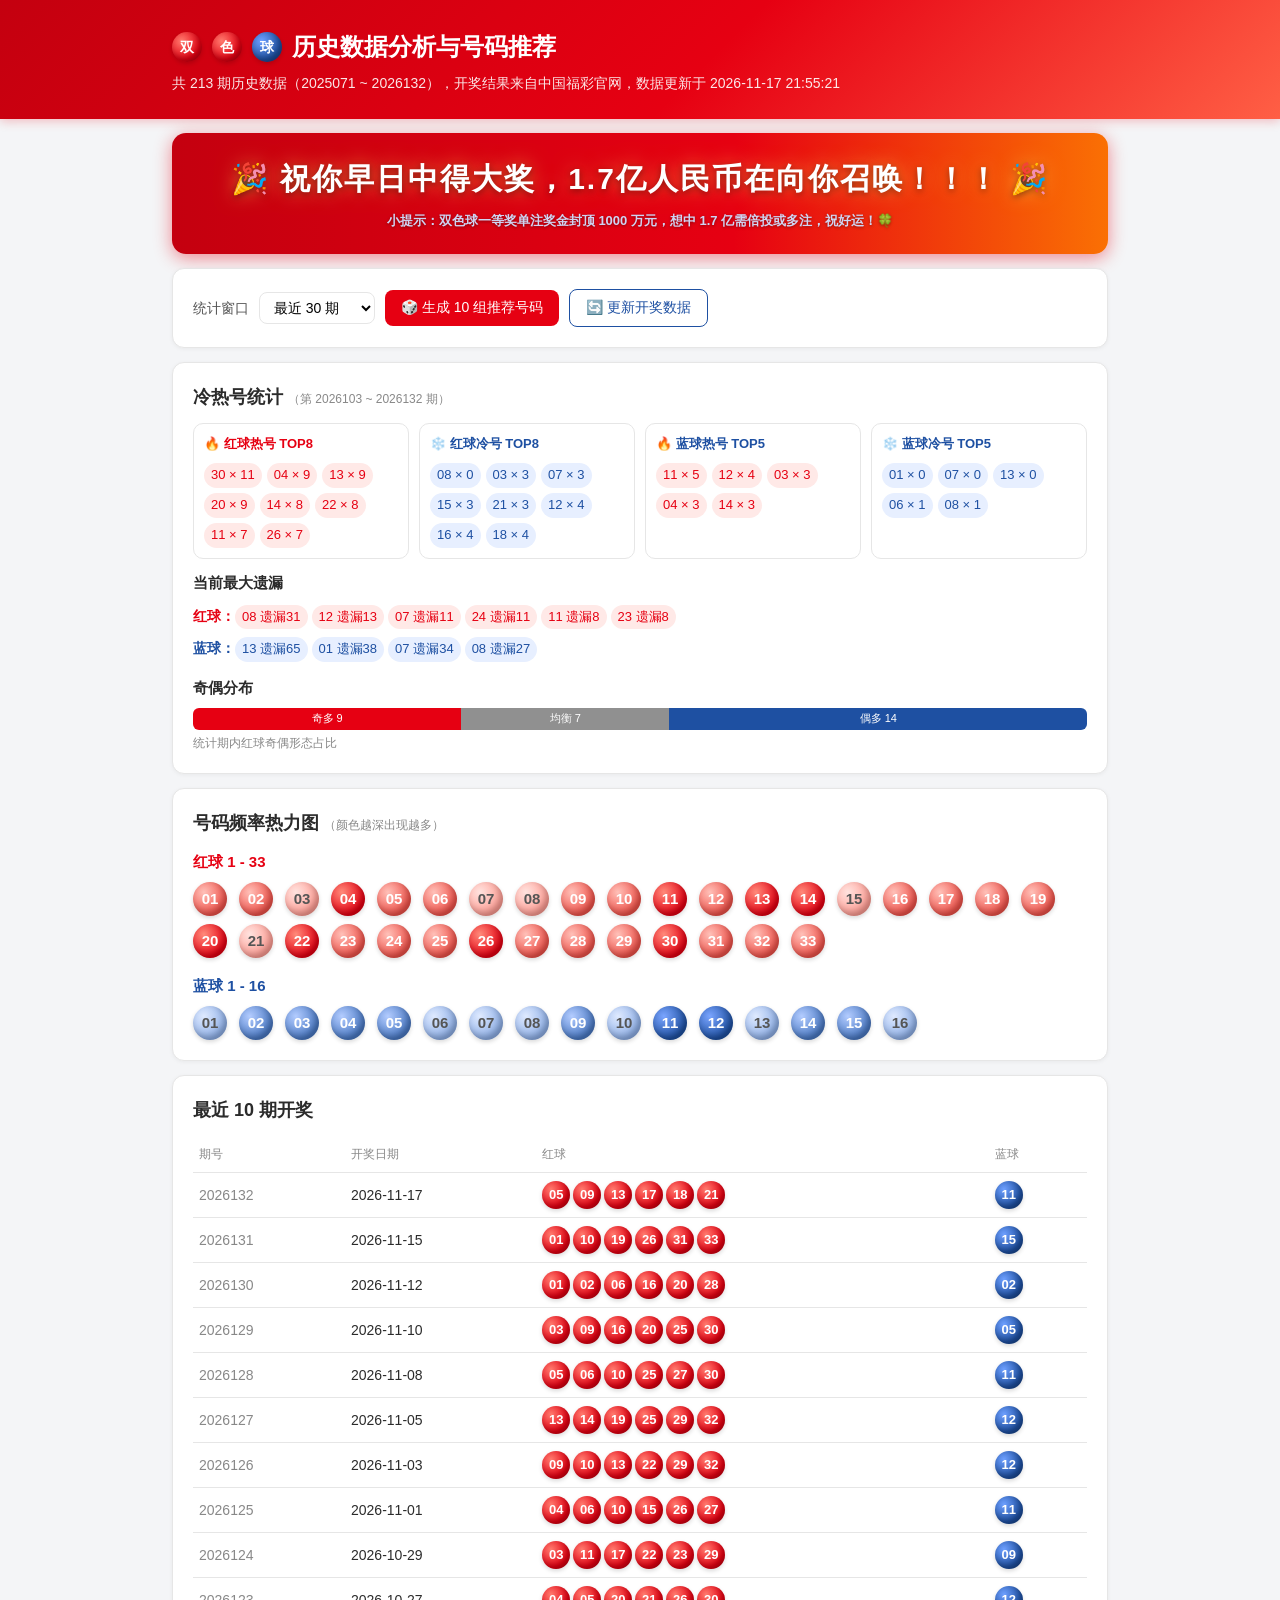
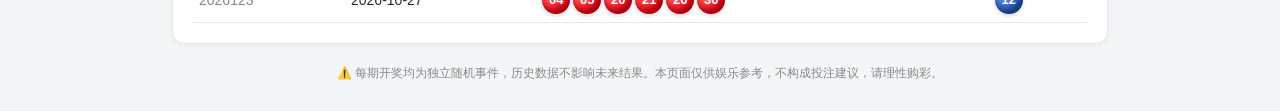
==== static/index.html @ bf96f441 "feat: 健壮性与体验优化 - fix: 500.com 备用源跨年增量抓取（期号按年重新计数，新增 fetch_500_incremental   自动拆分'本年尾部+次年开头'两段抓取，修复新一" ====
<!DOCTYPE html>
<html lang="zh-CN">
<head>
  <meta charset="UTF-8">
  <meta name="viewport" content="width=device-width, initial-scale=1.0">
  <title>双色球 · 历史数据分析与号码推荐</title>
  <link rel="stylesheet" href="style.css">
</head>
<body>
  <header class="site-header">
    <div class="wrap">
      <h1><span class="ball red demo">双</span><span class="ball red demo">色</span><span class="ball blue demo">球</span>
        历史数据分析与号码推荐</h1>
      <p class="subtitle" id="dataRange">数据加载中…</p>
    </div>
  </header>

  <main class="wrap">
    <!-- 祝贺横幅 -->
    <div class="congrats-banner">
      🎉 祝你早日中得大奖，1.7亿人民币在向你召唤！！！ 🎉
      <div class="congrats-tip">小提示：双色球一等奖单注奖金封顶 1000 万元，想中 1.7 亿需倍投或多注，祝好运！🍀</div>
    </div>

    <!-- 控制区 -->
    <section class="panel controls">
      <label>统计窗口
        <select id="window">
          <option value="20">最近 20 期</option>
          <option value="30" selected>最近 30 期</option>
          <option value="50">最近 50 期</option>
          <option value="100">最近 100 期</option>
        </select>
      </label>
      <button id="btnRecommend" class="btn primary">🎲 生成 10 组推荐号码</button>
      <button id="btnUpdate" class="btn ghost">🔄 更新开奖数据</button>
      <span id="status" class="status"></span>
    </section>

    <!-- 推荐结果 -->
    <section class="panel" id="recSection" hidden>
      <h2>推荐号码 <small>（加权概率模型：频率 50% + 遗漏 30% + 随机 20%）</small></h2>
      <div id="picks" class="picks"></div>
      <div class="rec-actions">
        <button id="btnCopy" class="btn ghost">📋 复制全部号码</button>
      </div>
    </section>

    <!-- 统计分析 -->
    <section class="panel">
      <h2>冷热号统计 <small id="windowLabel"></small></h2>
      <div class="cards">
        <div class="card">
          <h3 class="red-text">🔥 红球热号 TOP8</h3>
          <div class="tags" id="hotRed"></div>
        </div>
        <div class="card">
          <h3 class="blue-text">❄️ 红球冷号 TOP8</h3>
          <div class="tags" id="coldRed"></div>
        </div>
        <div class="card">
          <h3 class="blue-text">🔥 蓝球热号 TOP5</h3>
          <div class="tags" id="hotBlue"></div>
        </div>
        <div class="card">
          <h3 class="blue-text">❄️ 蓝球冷号 TOP5</h3>
          <div class="tags" id="coldBlue"></div>
        </div>
      </div>

      <h3>当前最大遗漏</h3>
      <div class="omit">
        <div><strong class="red-text">红球：</strong><span id="omitRed"></span></div>
        <div><strong class="blue-text">蓝球：</strong><span id="omitBlue"></span></div>
      </div>

      <h3>奇偶分布</h3>
      <div class="bar" id="oddEvenBar"></div>
      <p class="legend" id="oddEvenLegend"></p>
    </section>

    <!-- 号码频率热力图 -->
    <section class="panel">
      <h2>号码频率热力图 <small>（颜色越深出现越多）</small></h2>
      <h3 class="red-text">红球 1 - 33</h3>
      <div class="grid" id="redGrid"></div>
      <h3 class="blue-text" style="margin-top:16px">蓝球 1 - 16</h3>
      <div class="grid" id="blueGrid"></div>
    </section>

    <!-- 最近开奖 -->
    <section class="panel">
      <h2>最近 10 期开奖</h2>
      <div class="table-wrap">
        <table class="recent">
          <thead><tr><th>期号</th><th>开奖日期</th><th>红球</th><th>蓝球</th></tr></thead>
          <tbody id="recentBody"></tbody>
        </table>
      </div>
    </section>
  </main>

  <footer class="site-footer">
    <p>⚠️ 每期开奖均为独立随机事件，历史数据不影响未来结果。本页面仅供娱乐参考，不构成投注建议，请理性购彩。</p>
  </footer>

  <script src="app.js"></script>
</body>
</html>
---- static/style.css ----
/* 双色球 Web —— 样式表（响应式：手机竖屏/横屏、高分屏自适应） */
* { margin: 0; padding: 0; box-sizing: border-box; }

:root {
  --red: #e60012;
  --red-dark: #b3000e;
  --blue: #1e50a2;
  --blue-dark: #163c7a;
  --bg: #f4f5f7;
  --panel: #ffffff;
  --text: #2b2b2b;
  --muted: #888;
  --border: #e6e6e6;
}

html { -webkit-text-size-adjust: 100%; }

body {
  font-family: -apple-system, "PingFang SC", "Microsoft YaHei", "Helvetica Neue", sans-serif;
  background: var(--bg);
  color: var(--text);
  line-height: 1.6;
  /* 防止小屏横向溢出 */
  overflow-x: hidden;
  word-break: break-word;
}

.wrap { max-width: 960px; margin: 0 auto; padding: 0 12px; }

/* ---------- 头部 ---------- */
.site-header {
  background: linear-gradient(135deg, #c4000f 0%, #e60012 55%, #ff5f45 100%);
  color: #fff;
  padding: clamp(16px, 4vw, 28px) 0 clamp(14px, 3.5vw, 24px);
  box-shadow: 0 2px 10px rgba(230, 0, 18, .25);
}
.site-header h1 {
  font-size: clamp(17px, 5vw, 24px);
  display: flex; align-items: center; gap: 6px; flex-wrap: wrap;
}
.subtitle { opacity: .9; margin-top: 6px; font-size: clamp(11px, 3.2vw, 14px); }

/* ---------- 球（流式尺寸，适配各种分辨率） ---------- */
.ball {
  display: inline-flex; align-items: center; justify-content: center;
  width: clamp(26px, 8vw, 34px);
  height: clamp(26px, 8vw, 34px);
  border-radius: 50%;
  color: #fff; font-weight: 700;
  font-size: clamp(12px, 3.6vw, 15px);
  flex: 0 0 auto;
  box-shadow: inset -3px -4px 6px rgba(0,0,0,.25), 0 2px 4px rgba(0,0,0,.15);
  margin-right: 4px;
}
.ball.red    { background: radial-gradient(circle at 32% 30%, #ff7a6e, var(--red) 65%, var(--red-dark)); }
.ball.blue   { background: radial-gradient(circle at 32% 30%, #6ea0ff, var(--blue) 65%, var(--blue-dark)); }
.ball.demo   { width: clamp(22px, 6.5vw, 30px); height: clamp(22px, 6.5vw, 30px); font-size: clamp(11px, 3.2vw, 14px); }
.ball.small  { width: clamp(20px, 6vw, 28px); height: clamp(20px, 6vw, 28px); font-size: clamp(10px, 2.8vw, 13px); margin-right: 3px; }
.ball.heat-red, .ball.heat-blue { background: radial-gradient(circle at 32% 30%, var(--c1), var(--c2) 70%); }

/* ---------- 祝贺横幅 ---------- */
.congrats-banner {
  margin-top: 14px;
  padding: clamp(12px, 3vw, 22px) 12px;
  border-radius: 14px;
  text-align: center;
  font-size: clamp(15px, 4.8vw, 30px);
  font-weight: 900;
  letter-spacing: clamp(0px, .5vw, 2px);
  color: #fff;
  background: linear-gradient(90deg, #c4000f, #e60012 30%, #ff8c00 55%, #e60012 80%, #c4000f);
  background-size: 200% 100%;
  box-shadow: 0 4px 18px rgba(230, 0, 18, .45);
  text-shadow: 0 2px 6px rgba(0, 0, 0, .4), 0 0 20px rgba(255, 220, 80, .6);
  animation: bannerFlow 4s linear infinite, bannerPulse 1.6s ease-in-out infinite;
}
.congrats-tip {
  margin-top: 8px;
  font-size: clamp(10px, 2.8vw, 13px);
  font-weight: 700;
  letter-spacing: 0;
  color: #cfe0ff;
  opacity: .95;
  text-shadow: 0 1px 3px rgba(0, 0, 0, .4);
}
@keyframes bannerFlow {
  0%   { background-position: 0% 0; }
  100% { background-position: 200% 0; }
}
@keyframes bannerPulse {
  0%, 100% { transform: scale(1); }
  50%      { transform: scale(1.02); }
}

/* ---------- 面板 ---------- */
.panel {
  background: var(--panel);
  border: 1px solid var(--border);
  border-radius: 12px;
  padding: clamp(12px, 3vw, 20px);
  margin-top: 14px;
  box-shadow: 0 1px 4px rgba(0,0,0,.05);
}
.panel h2 { font-size: clamp(15px, 4.2vw, 18px); margin-bottom: 12px; }
.panel h2 small { font-size: 12px; color: var(--muted); font-weight: 400; }
.panel h3 { font-size: clamp(13px, 3.6vw, 15px); margin: 12px 0 8px; }

/* ---------- 控制区 ---------- */
.controls { display: flex; align-items: center; gap: 10px; flex-wrap: wrap; }
.controls label { font-size: 14px; color: #555; }
.controls select {
  margin-left: 6px; padding: 6px 10px; border: 1px solid var(--border);
  border-radius: 8px; font-size: 14px; background: #fff;
  max-width: 45vw;
}
.btn {
  border: none; border-radius: 8px; padding: 9px 16px;
  font-size: clamp(12px, 3.4vw, 14px); cursor: pointer; transition: .15s;
}
.btn.primary { background: var(--red); color: #fff; }
.btn.primary:hover { background: var(--red-dark); }
.btn.ghost { background: #fff; color: var(--blue); border: 1px solid var(--blue); }
.btn.ghost:hover { background: #eef3fc; }
.btn:disabled { opacity: .5; cursor: not-allowed; }
.status { font-size: 12px; color: var(--muted); }

/* ---------- 推荐 ---------- */
.picks { display: flex; flex-direction: column; gap: 10px; margin-top: 6px; }
.rec-actions { margin-top: 12px; text-align: center; }
.pick {
  display: flex; align-items: center; gap: 8px;
  flex-wrap: wrap; row-gap: 6px;
  padding: clamp(8px, 2.4vw, 10px) 10px; border-radius: 10px; background: #fafafa;
  border: 1px solid var(--border);
}
.pick .idx { color: var(--muted); font-size: 12px; width: 22px; flex: 0 0 auto; }
.pick .plus { color: var(--muted); margin: 0 2px; }

/* ---------- 统计卡片 ---------- */
.cards { display: grid; grid-template-columns: repeat(auto-fit, minmax(150px, 1fr)); gap: 10px; }
.card { border: 1px solid var(--border); border-radius: 10px; padding: 10px; }
.card h3 { font-size: 13px; margin: 0 0 8px; }
.red-text  { color: var(--red); }
.blue-text { color: var(--blue); }
.tags { display: flex; flex-wrap: wrap; gap: 5px; }
.tag {
  font-size: clamp(11px, 3vw, 13px); padding: 2px 7px; border-radius: 20px; background: #f1f1f1;
}
.tag.hot  { background: #ffe9e7; color: var(--red); }
.tag.cold { background: #e7efff; color: var(--blue); }

/* ---------- 遗漏 / 奇偶 ---------- */
.omit div { margin: 4px 0; font-size: 14px; }
.omit .tag { margin: 2px 4px 2px 0; display: inline-block; }
.bar { display: flex; height: 22px; border-radius: 6px; overflow: hidden; }
.bar span {
  display: flex; align-items: center; justify-content: center;
  color: #fff; font-size: 11px; white-space: nowrap; overflow: hidden;
}
.bar .b-odd  { background: var(--red); }
.bar .b-even { background: var(--blue); }
.bar .b-balance { background: #909090; }
.legend { font-size: 12px; color: var(--muted); margin-top: 4px; }

/* ---------- 热力图 ---------- */
.grid { display: flex; flex-wrap: wrap; gap: clamp(5px, 1.6vw, 8px); }

/* ---------- 最近开奖（小屏可横滑） ---------- */
.table-wrap { overflow-x: auto; -webkit-overflow-scrolling: touch; }
table.recent { width: 100%; border-collapse: collapse; font-size: clamp(12px, 3.2vw, 14px); min-width: 420px; }
table.recent th, table.recent td { padding: 8px 6px; text-align: left; border-bottom: 1px solid var(--border); white-space: nowrap; }
table.recent th { color: var(--muted); font-weight: 500; font-size: 12px; }
table.recent td:first-child { color: var(--muted); }

/* ---------- 页脚 ---------- */
.site-footer { text-align: center; color: var(--muted); font-size: 12px; padding: 20px 12px 28px; }

/* ---------- 小屏手机（竖屏窄屏） ---------- */
@media (max-width: 480px) {
  .controls { gap: 8px; }
  .btn { padding: 8px 12px; }
  .cards { grid-template-columns: 1fr 1fr; }
  .omit div { font-size: 13px; }
}

/* 更窄的设备（如 iPhone SE 竖屏 320px 也安全，clamp 已覆盖） */

/* ---------- 手机横屏 / 矮屏（高度不足时压缩纵向空间） ---------- */
@media (orientation: landscape) and (max-height: 540px) {
  .site-header { padding: 8px 0; }
  .site-header h1 { font-size: 16px; }
  .subtitle { margin-top: 2px; }
  .congrats-banner {
    margin-top: 8px;
    padding: 6px 10px;
    font-size: clamp(12px, 3.2vw, 18px);
    animation: bannerFlow 4s linear infinite; /* 横屏关闭脉冲，节省空间 */
  }
  .congrats-tip { margin-top: 3px; font-size: 10px; }
  .panel { padding: 10px 12px; margin-top: 10px; }
  .ball { width: clamp(22px, 5vh, 30px); height: clamp(22px, 5vh, 30px); font-size: clamp(11px, 2.8vh, 13px); }
}

/* ---------- 触屏优化 ---------- */
@media (pointer: coarse) {
  .btn { padding: 10px 16px; }         /* 增大可点击区域 */
  .controls select { padding: 8px 10px; }
}
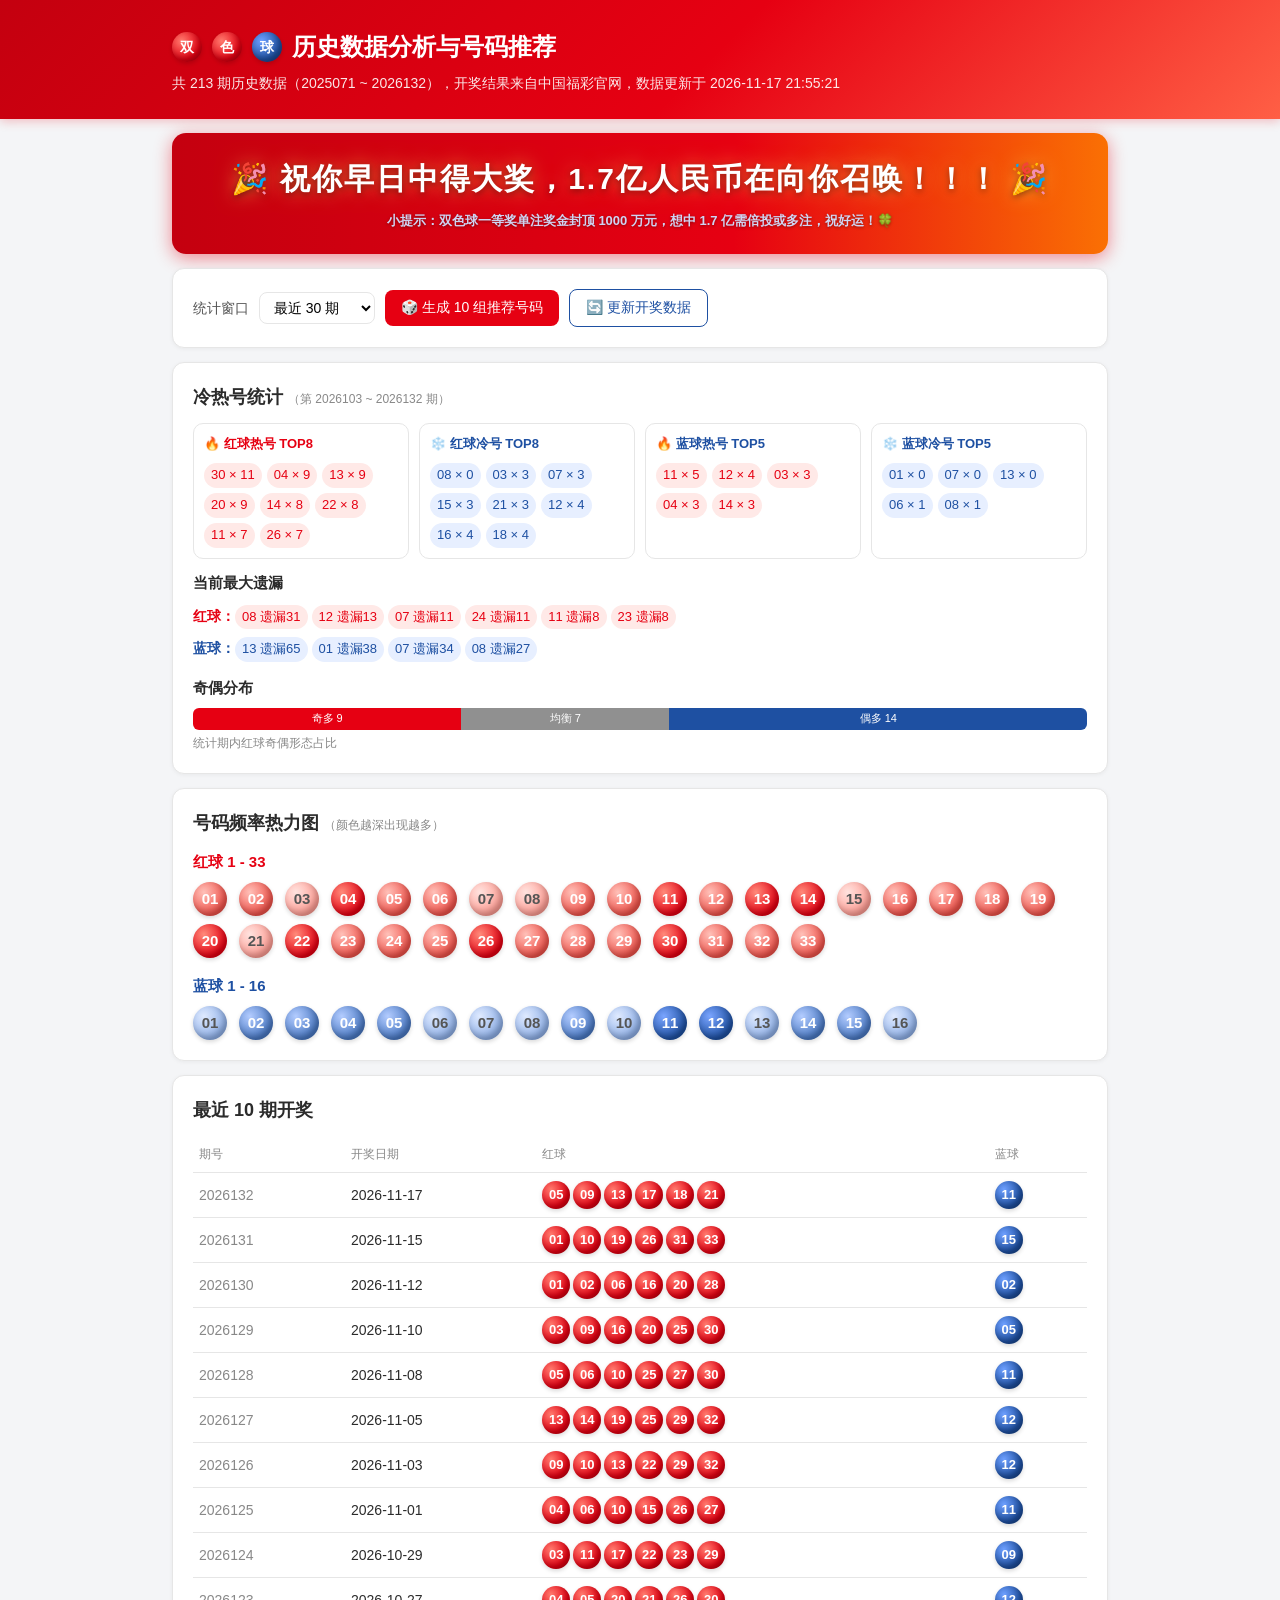
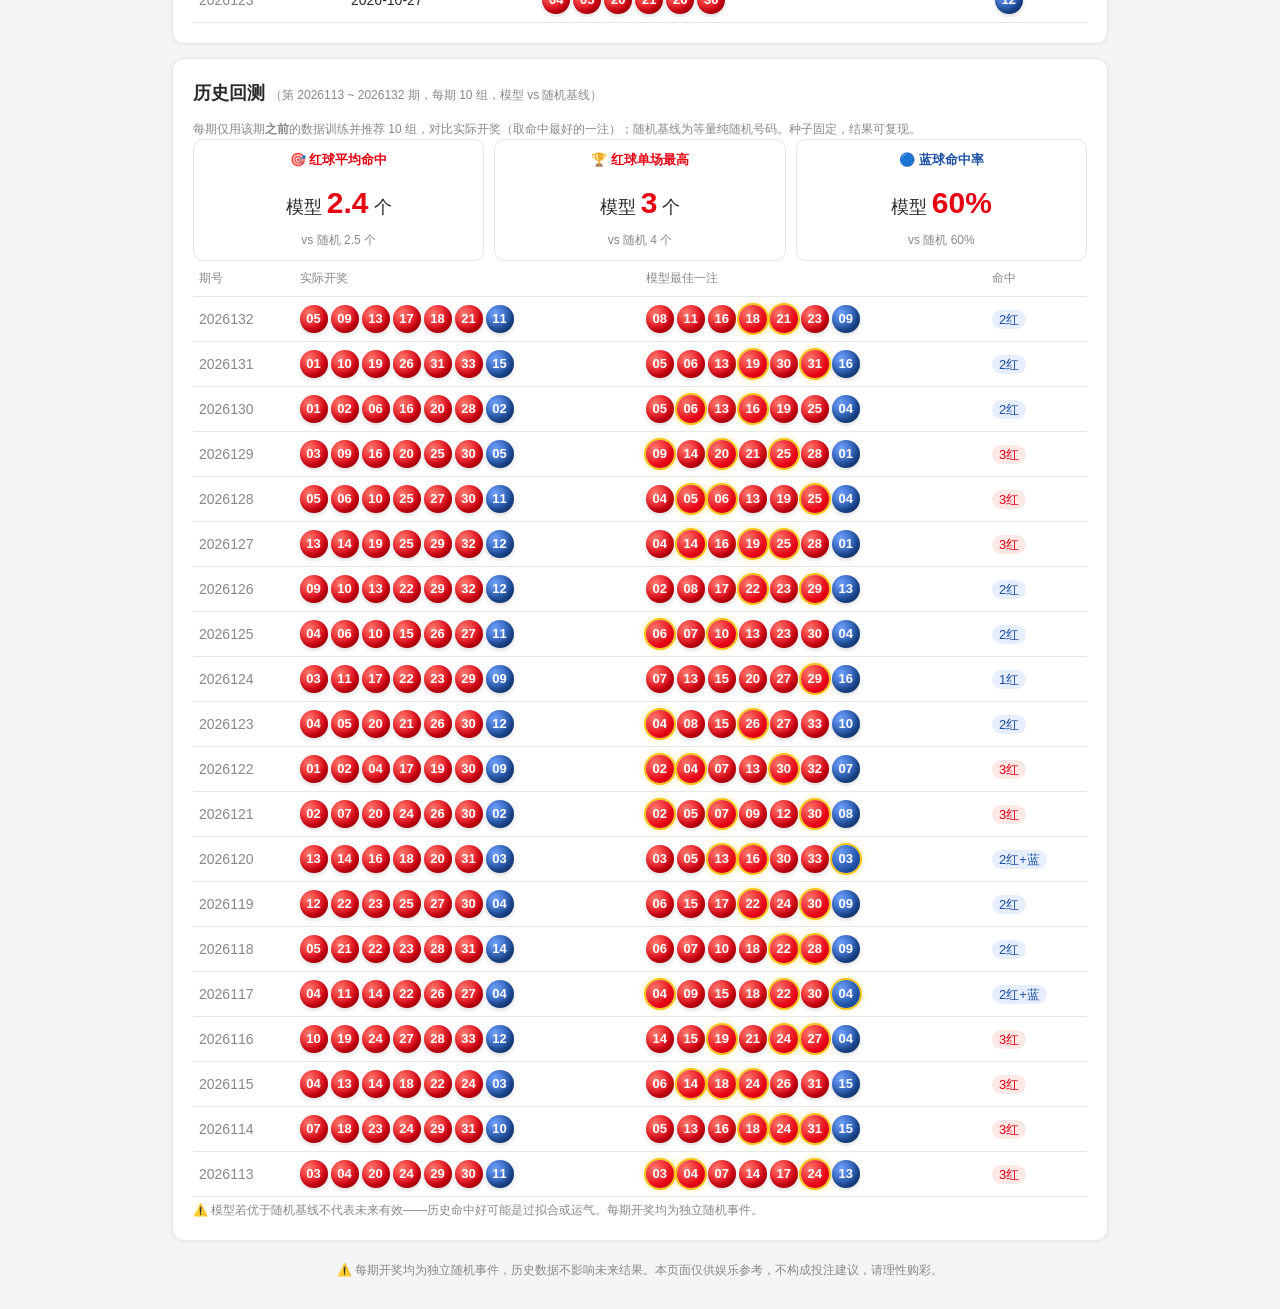
==== commit 11e06437: "feat: 历史回测（模型 vs 纯随机基线） - ssq.backtest：逐期仅用之前的数据训练推荐，与实际开奖对比；   等量纯随机号码基线对照，固定种子可复现 - CLI: python3 s" ====
--- a/static/index.html
+++ b/static/index.html
@@ -98,6 +98,33 @@
         </table>
       </div>
     </section>
+
+    <!-- 历史回测 -->
+    <section class="panel">
+      <h2>历史回测 <small id="btLabel">（模型 vs 纯随机基线）</small></h2>
+      <p class="legend">每期仅用该期<b>之前</b>的数据训练并推荐 10 组，对比实际开奖（取命中最好的一注）；随机基线为等量纯随机号码。种子固定，结果可复现。</p>
+      <div class="cards">
+        <div class="card bt-card">
+          <h3 class="red-text">🎯 红球平均命中</h3>
+          <div class="bt-num" id="btAvg">–</div>
+        </div>
+        <div class="card bt-card">
+          <h3 class="red-text">🏆 红球单场最高</h3>
+          <div class="bt-num" id="btMax">–</div>
+        </div>
+        <div class="card bt-card">
+          <h3 class="blue-text">🔵 蓝球命中率</h3>
+          <div class="bt-num" id="btBlue">–</div>
+        </div>
+      </div>
+      <div class="table-wrap">
+        <table class="recent bt-table">
+          <thead><tr><th>期号</th><th>实际开奖</th><th>模型最佳一注</th><th>命中</th></tr></thead>
+          <tbody id="btBody"></tbody>
+        </table>
+      </div>
+      <p class="legend">⚠️ 模型若优于随机基线不代表未来有效——历史命中好可能是过拟合或运气。每期开奖均为独立随机事件。</p>
+    </section>
   </main>
 
   <footer class="site-footer">
--- a/static/style.css
+++ b/static/style.css
@@ -206,3 +206,16 @@
   .btn { padding: 10px 16px; }         /* 增大可点击区域 */
   .controls select { padding: 8px 10px; }
 }
+
+/* ---------- 历史回测 ---------- */
+.bt-num { font-size: clamp(14px, 3.5vw, 18px); color: var(--text); }
+.bt-num b { font-size: clamp(22px, 5vw, 30px); color: var(--red); }
+.bt-num small { display: block; margin-top: 4px; font-size: 12px; color: var(--muted); }
+.bt-card { text-align: center; }
+.bt-table td:nth-child(4) { white-space: nowrap; }
+
+/* 命中高亮：金色描边 + 发光 */
+.ball.hit {
+  box-shadow: 0 0 0 2px #f5c518, 0 0 8px rgba(245, 197, 24, .65);
+  font-weight: 800;
+}
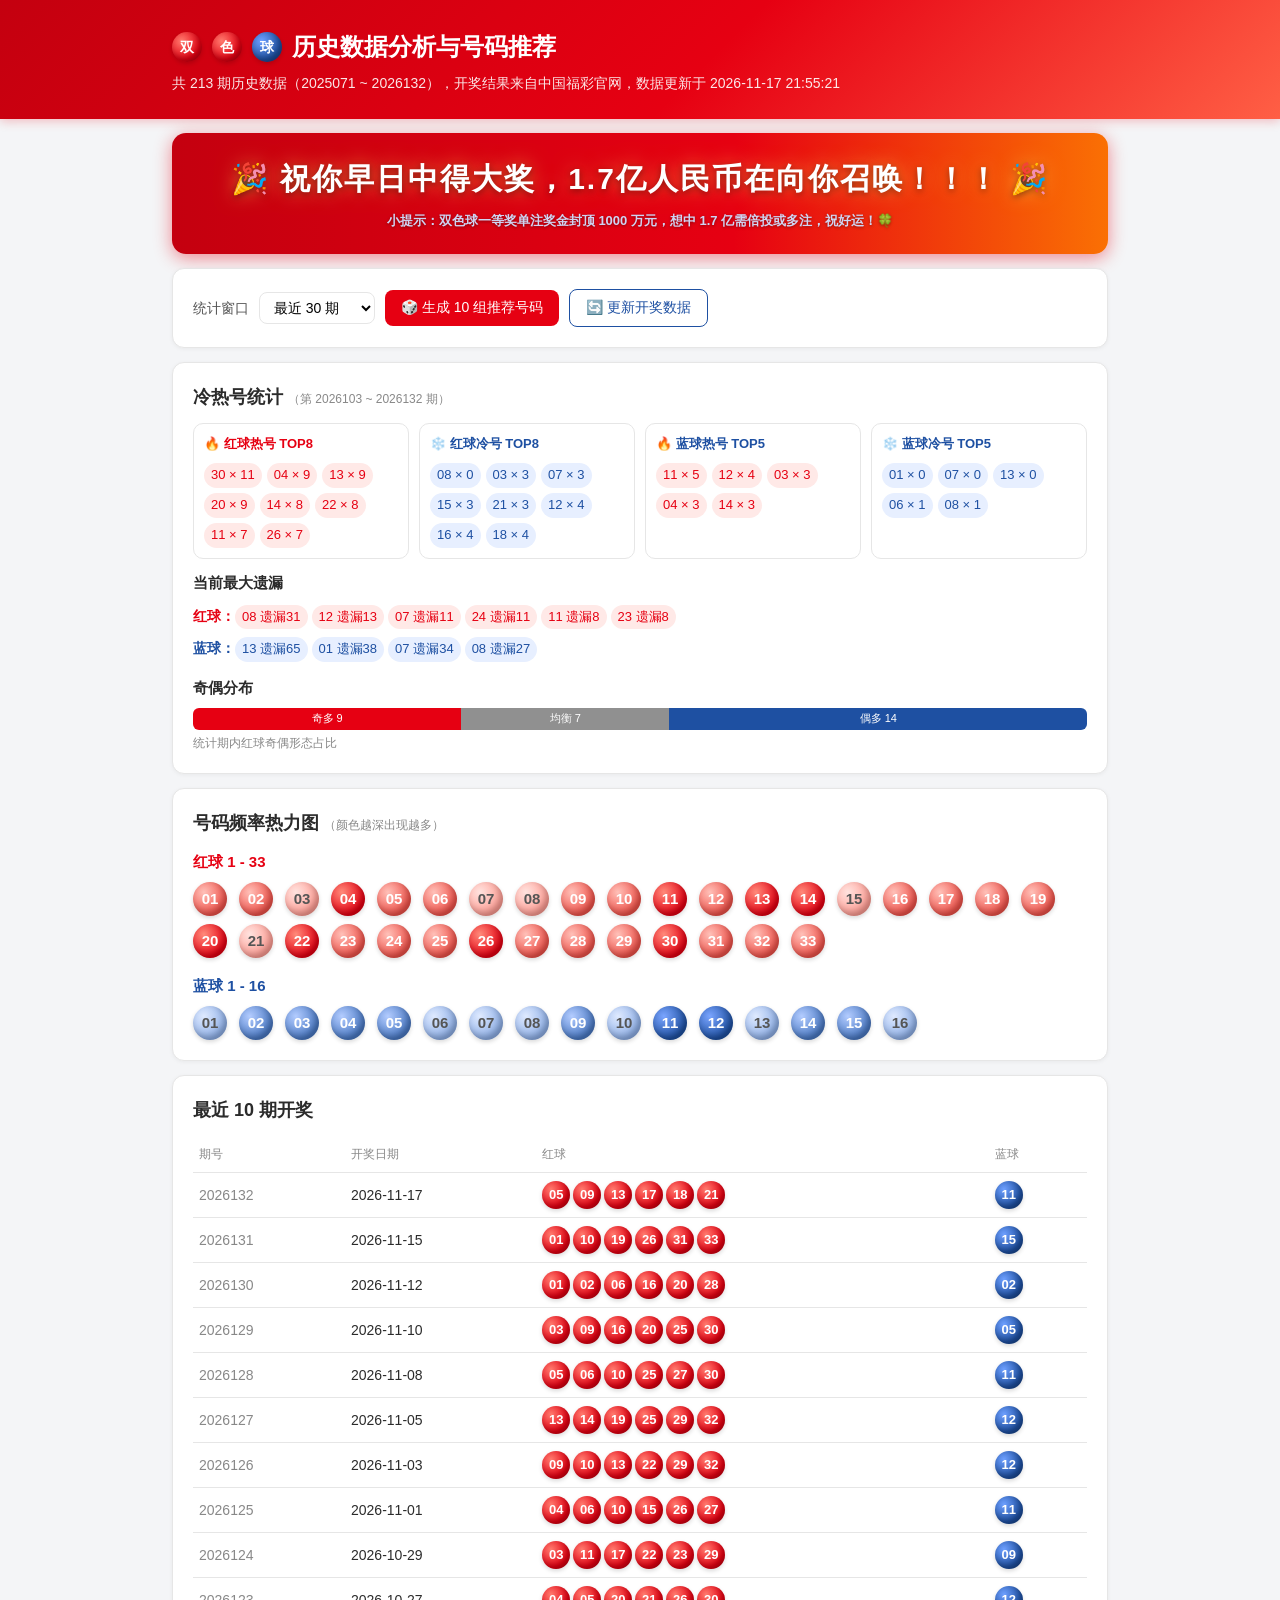
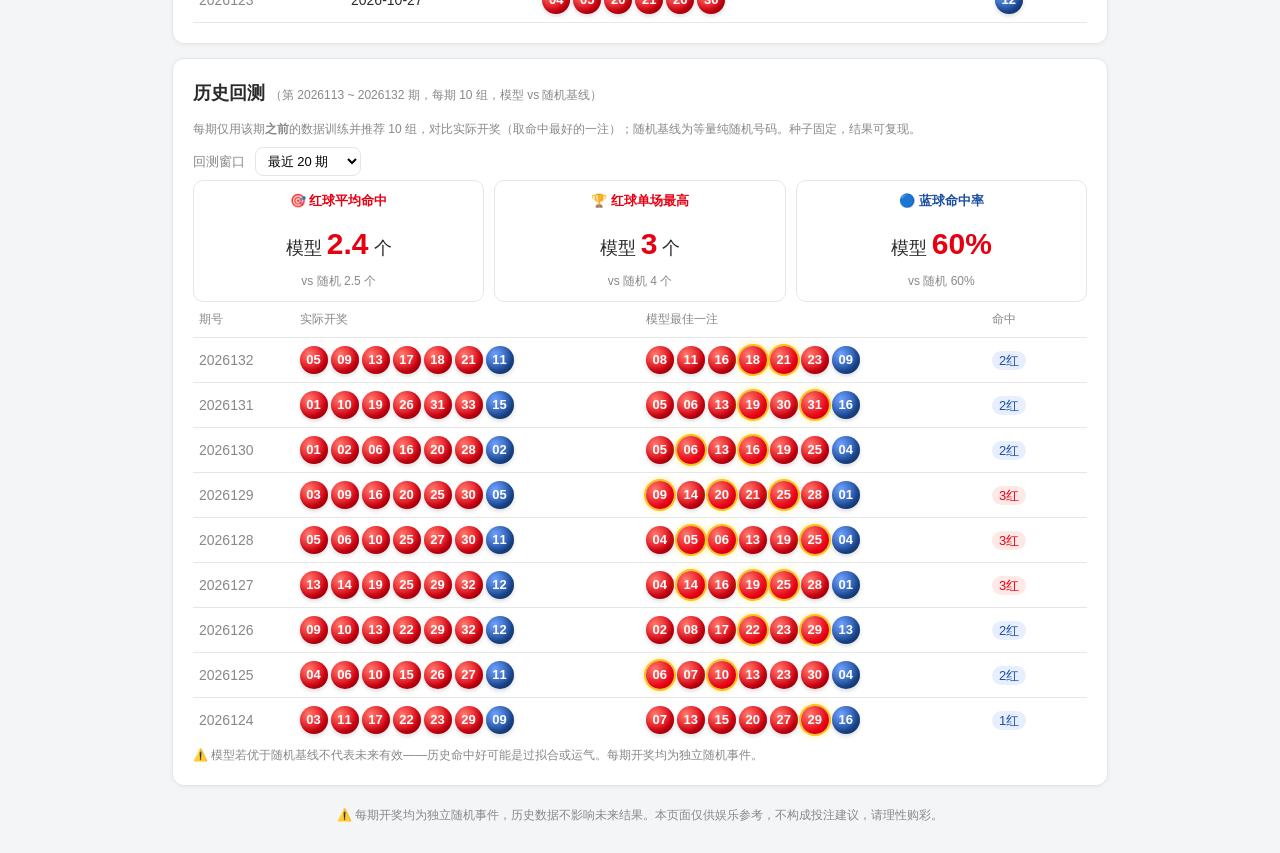
==== commit 195f47e8: "feat: 回测窗口可选（20/30/50/100 期） - export_static 按统计窗口同口径预生成 backtest_<窗口>.json - 前端回测面板新增窗口下拉，切换零计算；表格纵" ====
--- a/static/index.html
+++ b/static/index.html
@@ -103,6 +103,16 @@
     <section class="panel">
       <h2>历史回测 <small id="btLabel">（模型 vs 纯随机基线）</small></h2>
       <p class="legend">每期仅用该期<b>之前</b>的数据训练并推荐 10 组，对比实际开奖（取命中最好的一注）；随机基线为等量纯随机号码。种子固定，结果可复现。</p>
+      <div class="bt-controls">
+        <label>回测窗口
+          <select id="btWindow">
+            <option value="20" selected>最近 20 期</option>
+            <option value="30">最近 30 期</option>
+            <option value="50">最近 50 期</option>
+            <option value="100">最近 100 期</option>
+          </select>
+        </label>
+      </div>
       <div class="cards">
         <div class="card bt-card">
           <h3 class="red-text">🎯 红球平均命中</h3>
@@ -117,7 +127,7 @@
           <div class="bt-num" id="btBlue">–</div>
         </div>
       </div>
-      <div class="table-wrap">
+      <div class="table-wrap bt-scroll">
         <table class="recent bt-table">
           <thead><tr><th>期号</th><th>实际开奖</th><th>模型最佳一注</th><th>命中</th></tr></thead>
           <tbody id="btBody"></tbody>
--- a/static/style.css
+++ b/static/style.css
@@ -208,6 +208,13 @@
 }
 
 /* ---------- 历史回测 ---------- */
+.bt-controls { margin: 8px 0 4px; font-size: 13px; color: var(--muted); }
+.bt-controls select {
+  margin-left: 6px; padding: 5px 8px; border: 1px solid var(--border);
+  border-radius: 8px; font-size: 13px; background: #fff;
+}
+.bt-scroll { max-height: 440px; overflow-y: auto; }
+.bt-scroll thead th { position: sticky; top: 0; background: #fff; z-index: 1; }
 .bt-num { font-size: clamp(14px, 3.5vw, 18px); color: var(--text); }
 .bt-num b { font-size: clamp(22px, 5vw, 30px); color: var(--red); }
 .bt-num small { display: block; margin-top: 4px; font-size: 12px; color: var(--muted); }
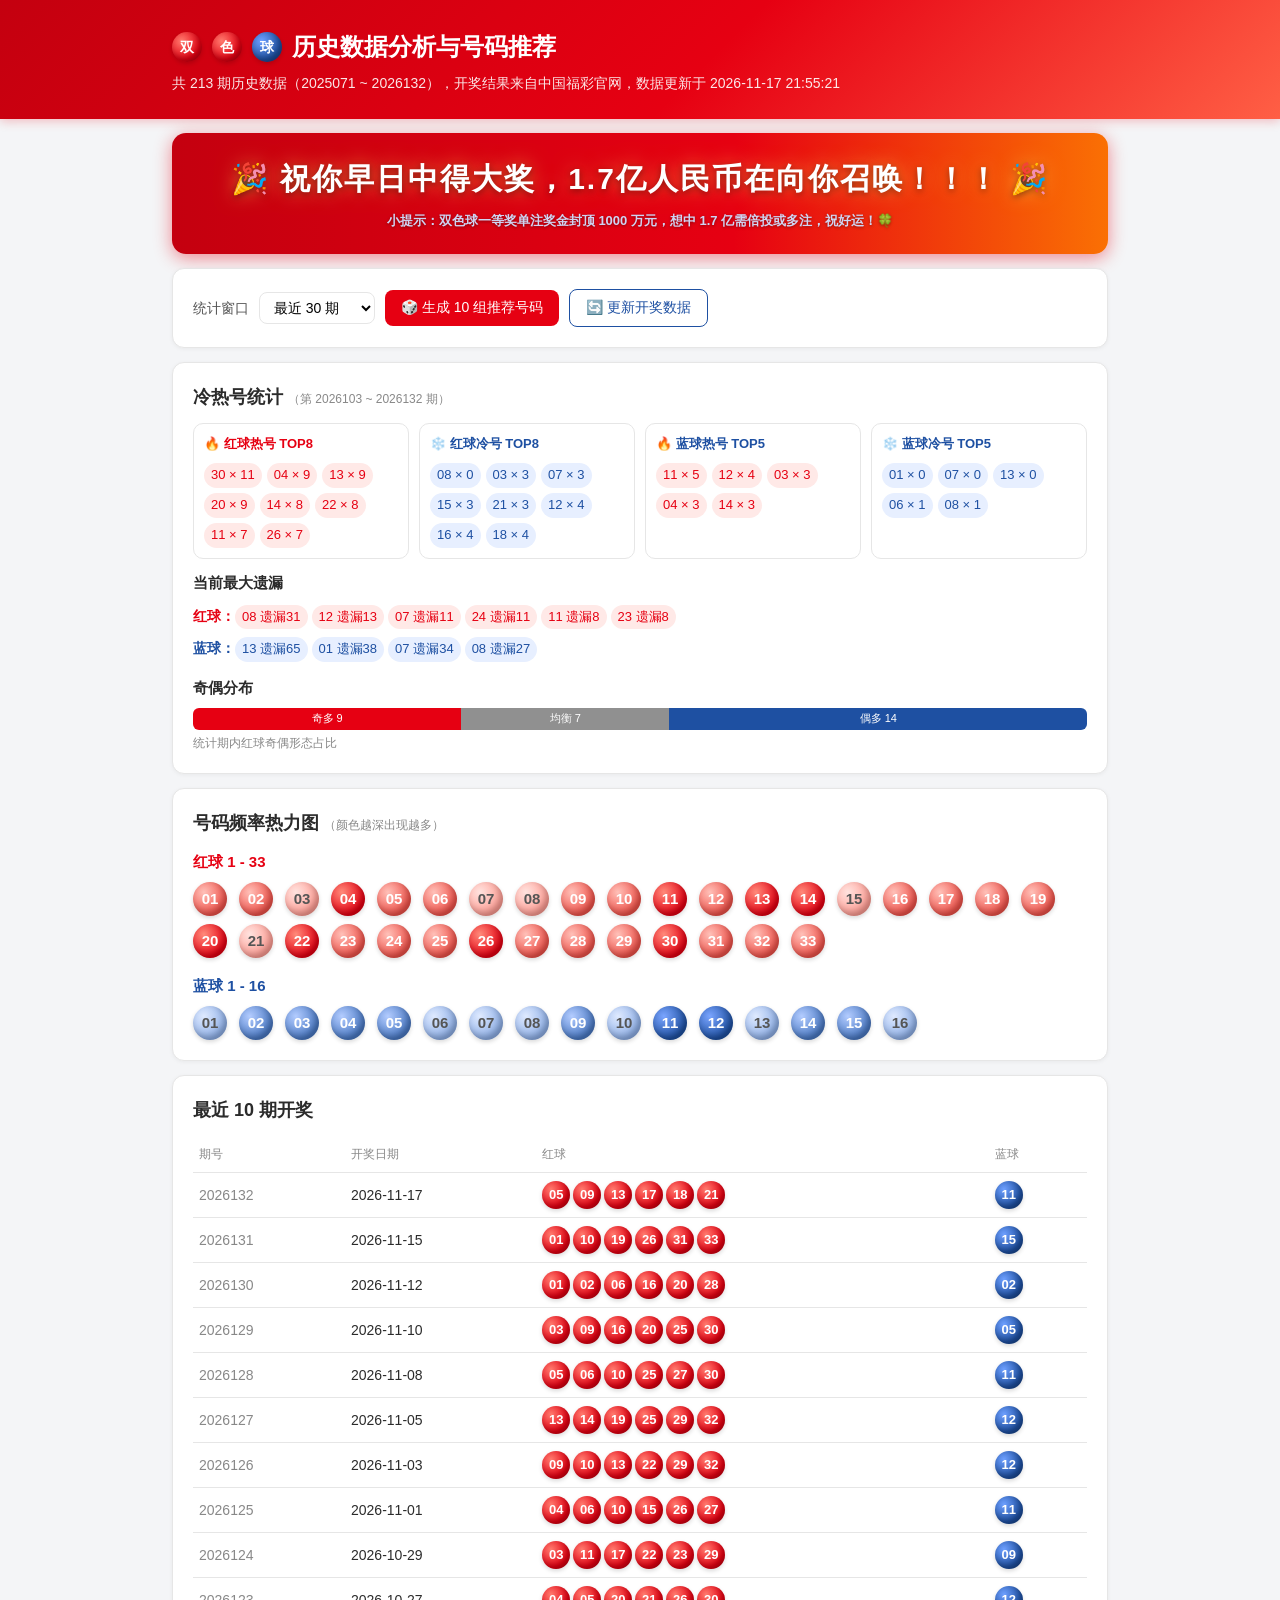
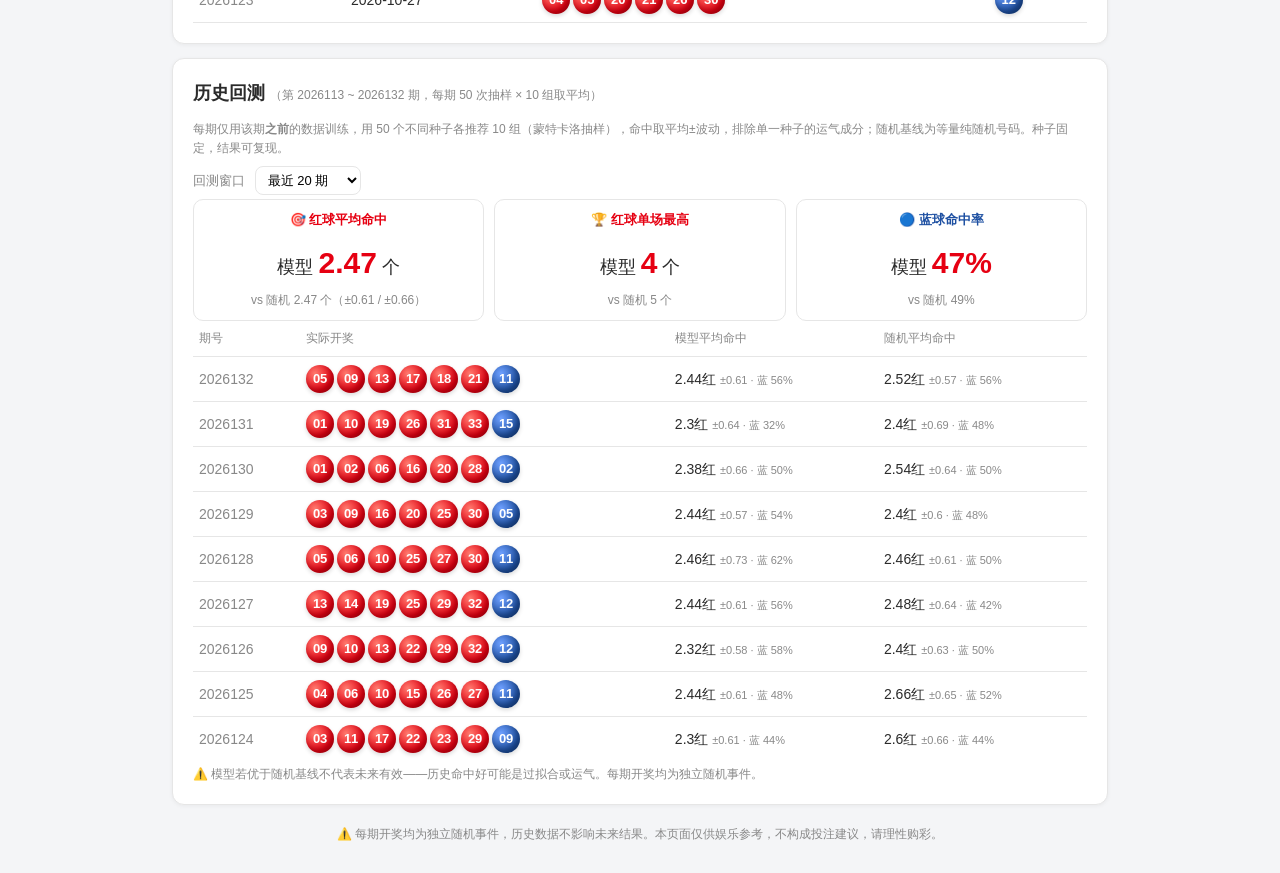
==== commit f6f2b110: "feat: 回测升级为蒙特卡洛版（每期 50 种子取均值） - 每期 50 个不同种子各推荐 10 组，命中取均值±标准差，   排除单一种子的运气成分；基础得分每期只算一次，全量四窗口 <1s - " ====
--- a/static/index.html
+++ b/static/index.html
@@ -102,7 +102,7 @@
     <!-- 历史回测 -->
     <section class="panel">
       <h2>历史回测 <small id="btLabel">（模型 vs 纯随机基线）</small></h2>
-      <p class="legend">每期仅用该期<b>之前</b>的数据训练并推荐 10 组，对比实际开奖（取命中最好的一注）；随机基线为等量纯随机号码。种子固定，结果可复现。</p>
+      <p class="legend">每期仅用该期<b>之前</b>的数据训练，用 50 个不同种子各推荐 10 组（蒙特卡洛抽样），命中取平均±波动，排除单一种子的运气成分；随机基线为等量纯随机号码。种子固定，结果可复现。</p>
       <div class="bt-controls">
         <label>回测窗口
           <select id="btWindow">
@@ -129,7 +129,7 @@
       </div>
       <div class="table-wrap bt-scroll">
         <table class="recent bt-table">
-          <thead><tr><th>期号</th><th>实际开奖</th><th>模型最佳一注</th><th>命中</th></tr></thead>
+          <thead><tr><th>期号</th><th>实际开奖</th><th>模型平均命中</th><th>随机平均命中</th></tr></thead>
           <tbody id="btBody"></tbody>
         </table>
       </div>
--- a/static/style.css
+++ b/static/style.css
@@ -219,10 +219,5 @@
 .bt-num b { font-size: clamp(22px, 5vw, 30px); color: var(--red); }
 .bt-num small { display: block; margin-top: 4px; font-size: 12px; color: var(--muted); }
 .bt-card { text-align: center; }
-.bt-table td:nth-child(4) { white-space: nowrap; }
-
-/* 命中高亮：金色描边 + 发光 */
-.ball.hit {
-  box-shadow: 0 0 0 2px #f5c518, 0 0 8px rgba(245, 197, 24, .65);
-  font-weight: 800;
-}
+.bt-table td:nth-child(3), .bt-table td:nth-child(4) { white-space: nowrap; }
+.bt-table td small { color: var(--muted); font-size: 11px; }
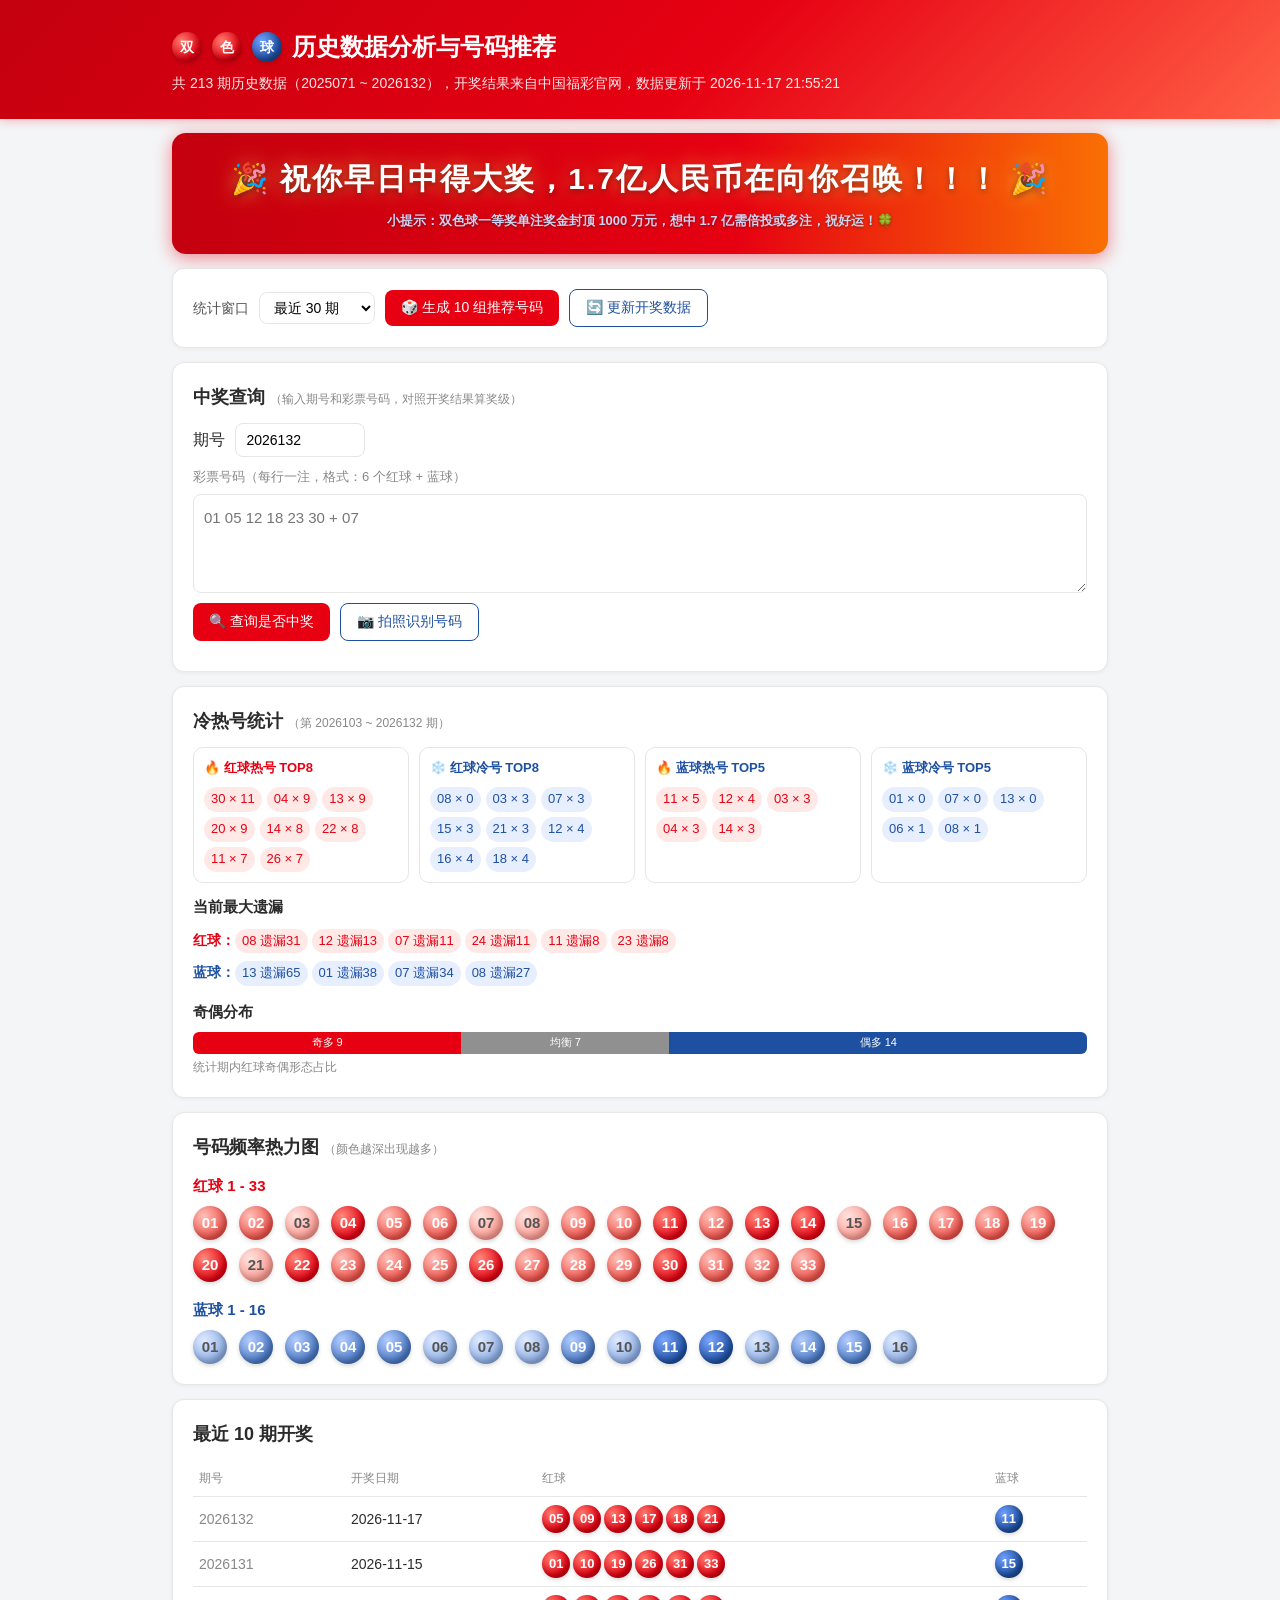
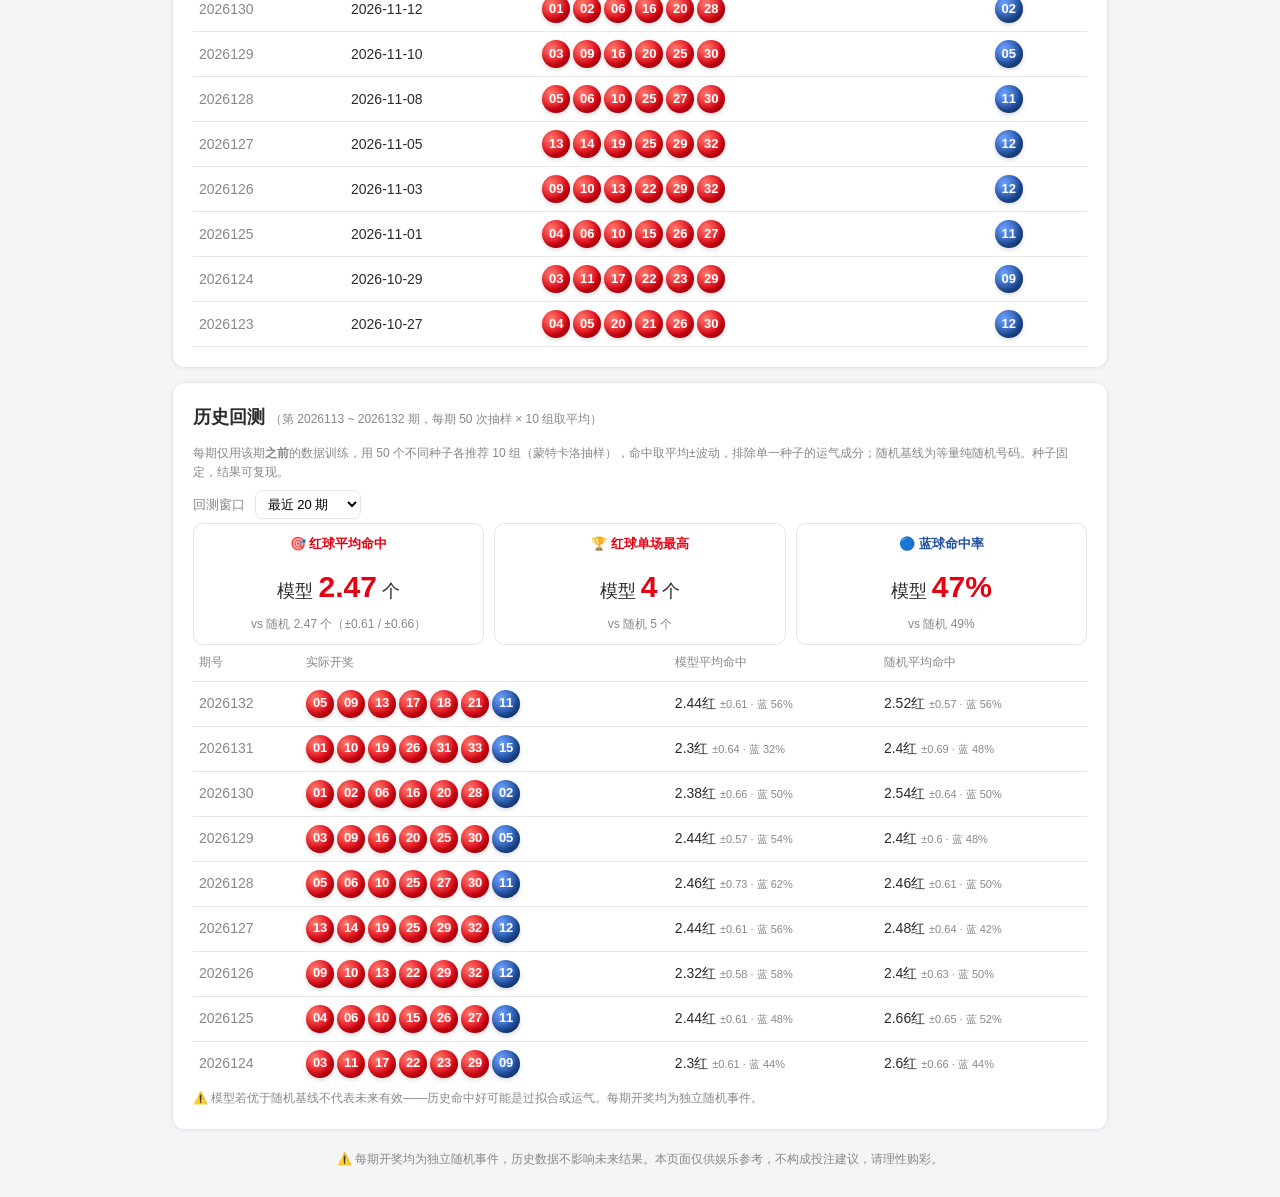
==== commit 7350ec46: "feat: 中奖查询（奖级计算 + 拍照 OCR） - 完整双色球六等奖级规则（PRIZE_TABLE），validate_ticket 校验 - CLI: python3 ssq.py --chec" ====
--- a/static/index.html
+++ b/static/index.html
@@ -44,6 +44,26 @@
       <div class="rec-actions">
         <button id="btnCopy" class="btn ghost">📋 复制全部号码</button>
       </div>
+    </section>
+
+    <!-- 中奖查询 -->
+    <section class="panel">
+      <h2>中奖查询 <small>（输入期号和彩票号码，对照开奖结果算奖级）</small></h2>
+      <div class="check-form">
+        <label class="ck-issue">期号
+          <input id="ckIssue" type="text" inputmode="numeric" placeholder="如 2026132">
+        </label>
+        <label class="ck-bets-label">彩票号码（每行一注，格式：6 个红球 + 蓝球）
+          <textarea id="ckBets" rows="3" placeholder="01 05 12 18 23 30 + 07"></textarea>
+        </label>
+        <div class="ck-actions">
+          <button id="btnCheck" class="btn primary">🔍 查询是否中奖</button>
+          <button id="btnOcr" class="btn ghost">📷 拍照识别号码</button>
+          <input id="ckPhoto" type="file" accept="image/*" capture="environment" hidden>
+        </div>
+        <span id="ckStatus" class="status"></span>
+      </div>
+      <div id="ckResult"></div>
     </section>
 
     <!-- 统计分析 -->
--- a/static/style.css
+++ b/static/style.css
@@ -221,3 +221,42 @@
 .bt-card { text-align: center; }
 .bt-table td:nth-child(3), .bt-table td:nth-child(4) { white-space: nowrap; }
 .bt-table td small { color: var(--muted); font-size: 11px; }
+
+/* ---------- 中奖查询 ---------- */
+.check-form { display: flex; flex-direction: column; gap: 10px; }
+.ck-issue input {
+  margin-left: 6px; padding: 8px 10px; width: 130px;
+  border: 1px solid var(--border); border-radius: 8px; font-size: 14px;
+}
+.ck-bets-label { display: flex; flex-direction: column; gap: 6px; font-size: 13px; color: var(--muted); }
+.ck-bets-label textarea {
+  padding: 10px; border: 1px solid var(--border); border-radius: 8px;
+  font-size: 15px; font-family: inherit; resize: vertical; line-height: 1.7;
+}
+.ck-actions { display: flex; gap: 10px; flex-wrap: wrap; }
+.ck-draw {
+  margin-top: 14px; padding: 10px 12px; border-radius: 10px;
+  background: #fafafa; border: 1px solid var(--border);
+  display: flex; align-items: center; gap: 6px; flex-wrap: wrap;
+}
+.ck-bet {
+  margin-top: 8px; padding: 10px 12px; border-radius: 10px;
+  border: 1px solid var(--border);
+  display: flex; align-items: center; gap: 8px; flex-wrap: wrap;
+}
+.ck-bet-nums { display: flex; align-items: center; gap: 6px; flex-wrap: wrap; }
+.prize {
+  margin-left: auto; padding: 4px 12px; border-radius: 999px;
+  font-size: 13px; font-weight: 700; white-space: nowrap;
+}
+.prize.win {
+  background: linear-gradient(90deg, #ffd94d, #ffb800); color: #7a4d00;
+  box-shadow: 0 0 8px rgba(255, 184, 0, .5);
+}
+.prize.none { background: #eee; color: #999; font-weight: 400; }
+
+/* 命中高亮：金色描边 + 发光 */
+.ball.hit {
+  box-shadow: 0 0 0 2px #f5c518, 0 0 8px rgba(245, 197, 24, .65);
+  font-weight: 800;
+}
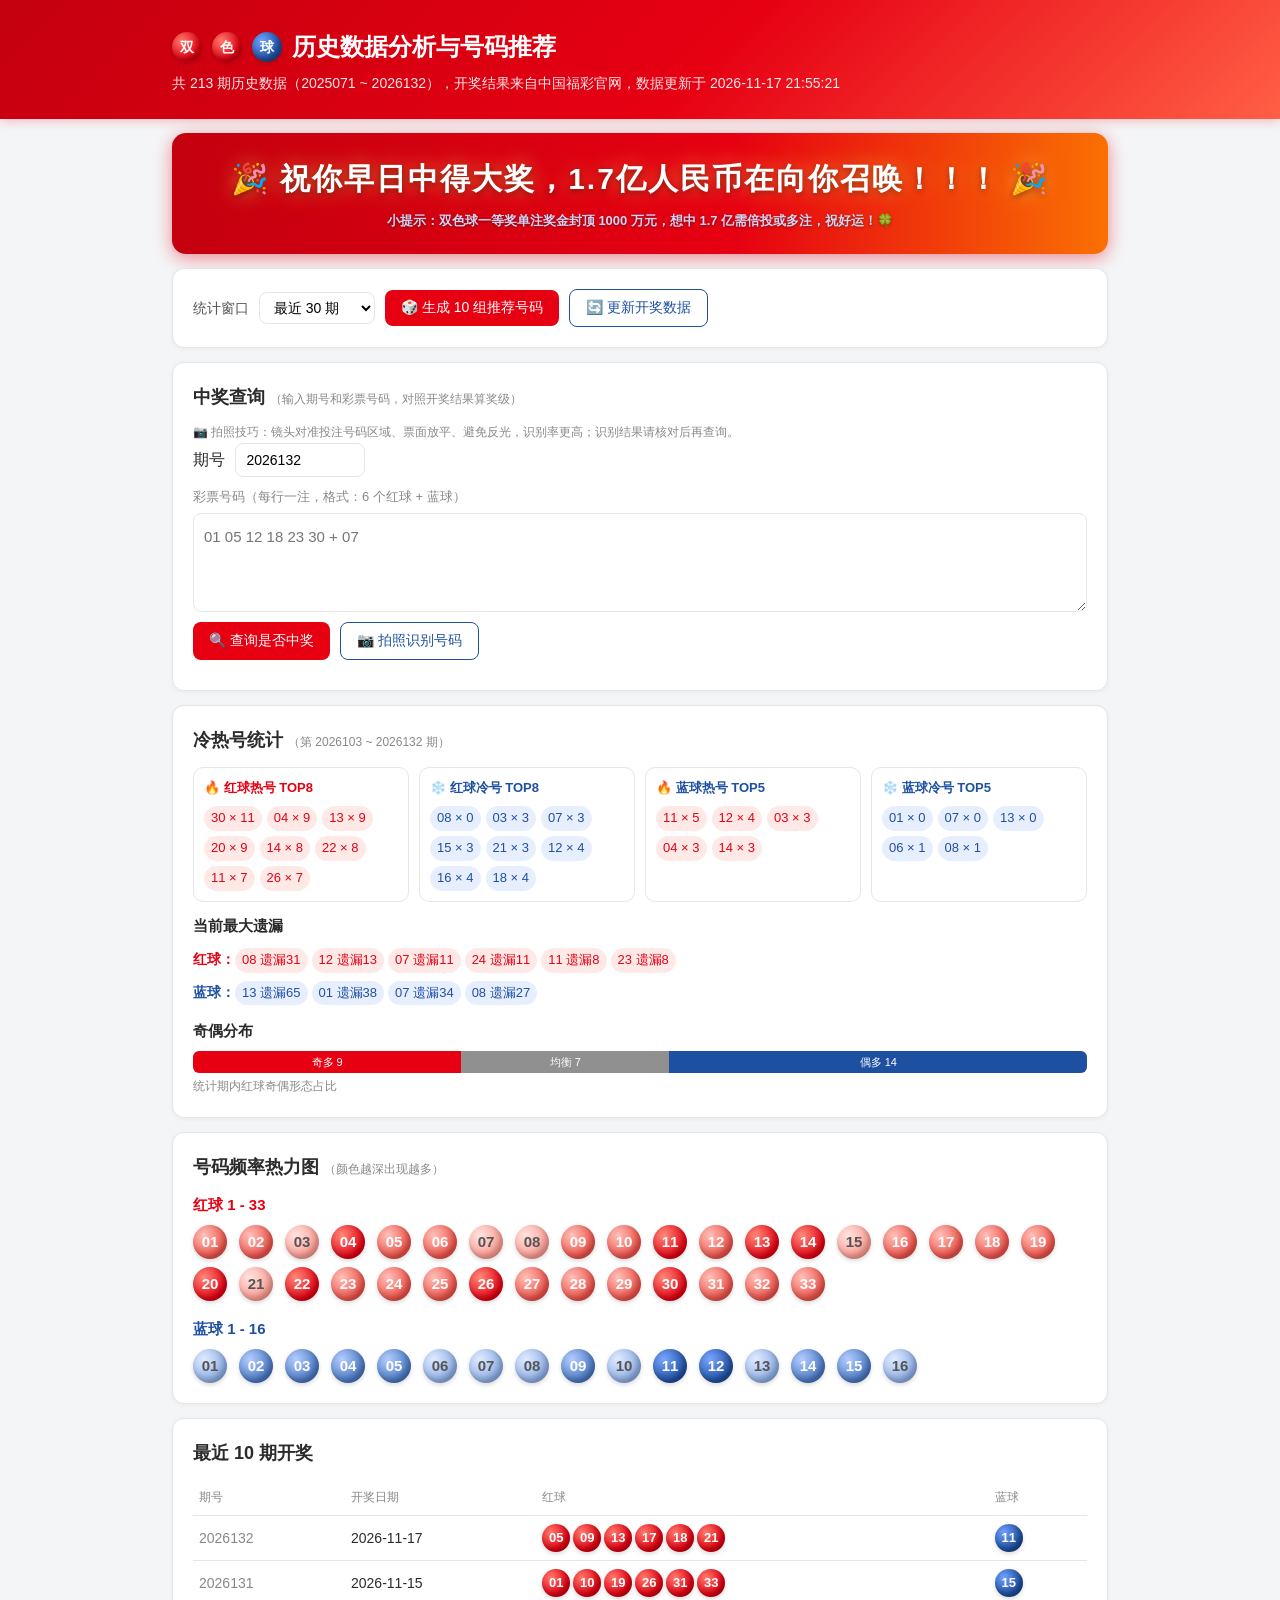
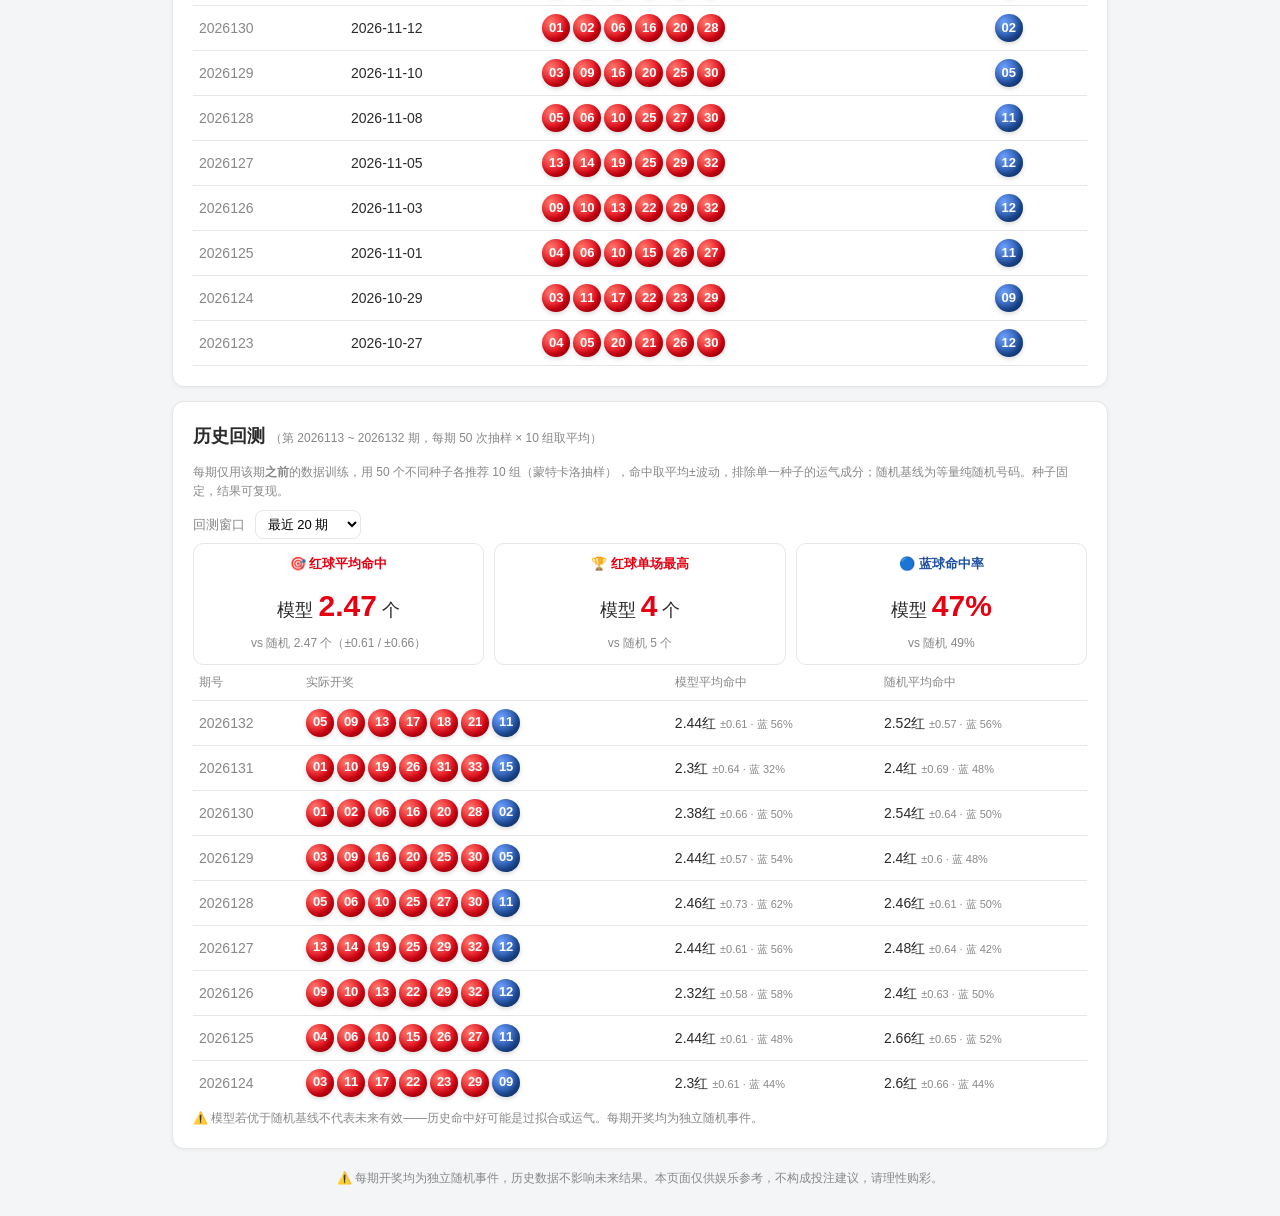
==== commit c5554882: "fix: 拍照 OCR 识别率与解析鲁棒性优化 - 图片预处理：放大 + 灰度 + 二值化后再识别 - 数字白名单 + PSM 6 模式，抑制字母误读 - 解析修复：剥离日期模式（2026-11-17" ====
--- a/static/index.html
+++ b/static/index.html
@@ -49,6 +49,7 @@
     <!-- 中奖查询 -->
     <section class="panel">
       <h2>中奖查询 <small>（输入期号和彩票号码，对照开奖结果算奖级）</small></h2>
+      <p class="legend">📷 拍照技巧：镜头对准投注号码区域、票面放平、避免反光，识别率更高；识别结果请核对后再查询。</p>
       <div class="check-form">
         <label class="ck-issue">期号
           <input id="ckIssue" type="text" inputmode="numeric" placeholder="如 2026132">
@@ -63,6 +64,10 @@
         </div>
         <span id="ckStatus" class="status"></span>
       </div>
+      <details id="ckRawWrap" class="ck-raw" hidden>
+        <summary>查看识别原文（核对用）</summary>
+        <pre id="ckRaw"></pre>
+      </details>
       <div id="ckResult"></div>
     </section>
 
--- a/static/style.css
+++ b/static/style.css
@@ -254,6 +254,12 @@
   box-shadow: 0 0 8px rgba(255, 184, 0, .5);
 }
 .prize.none { background: #eee; color: #999; font-weight: 400; }
+.ck-raw { margin-top: 8px; font-size: 12px; color: var(--muted); }
+.ck-raw pre {
+  margin-top: 6px; padding: 8px 10px; max-height: 140px; overflow: auto;
+  background: #fafafa; border: 1px solid var(--border); border-radius: 8px;
+  font-size: 11px; white-space: pre-wrap; word-break: break-all;
+}
 
 /* 命中高亮：金色描边 + 发光 */
 .ball.hit {
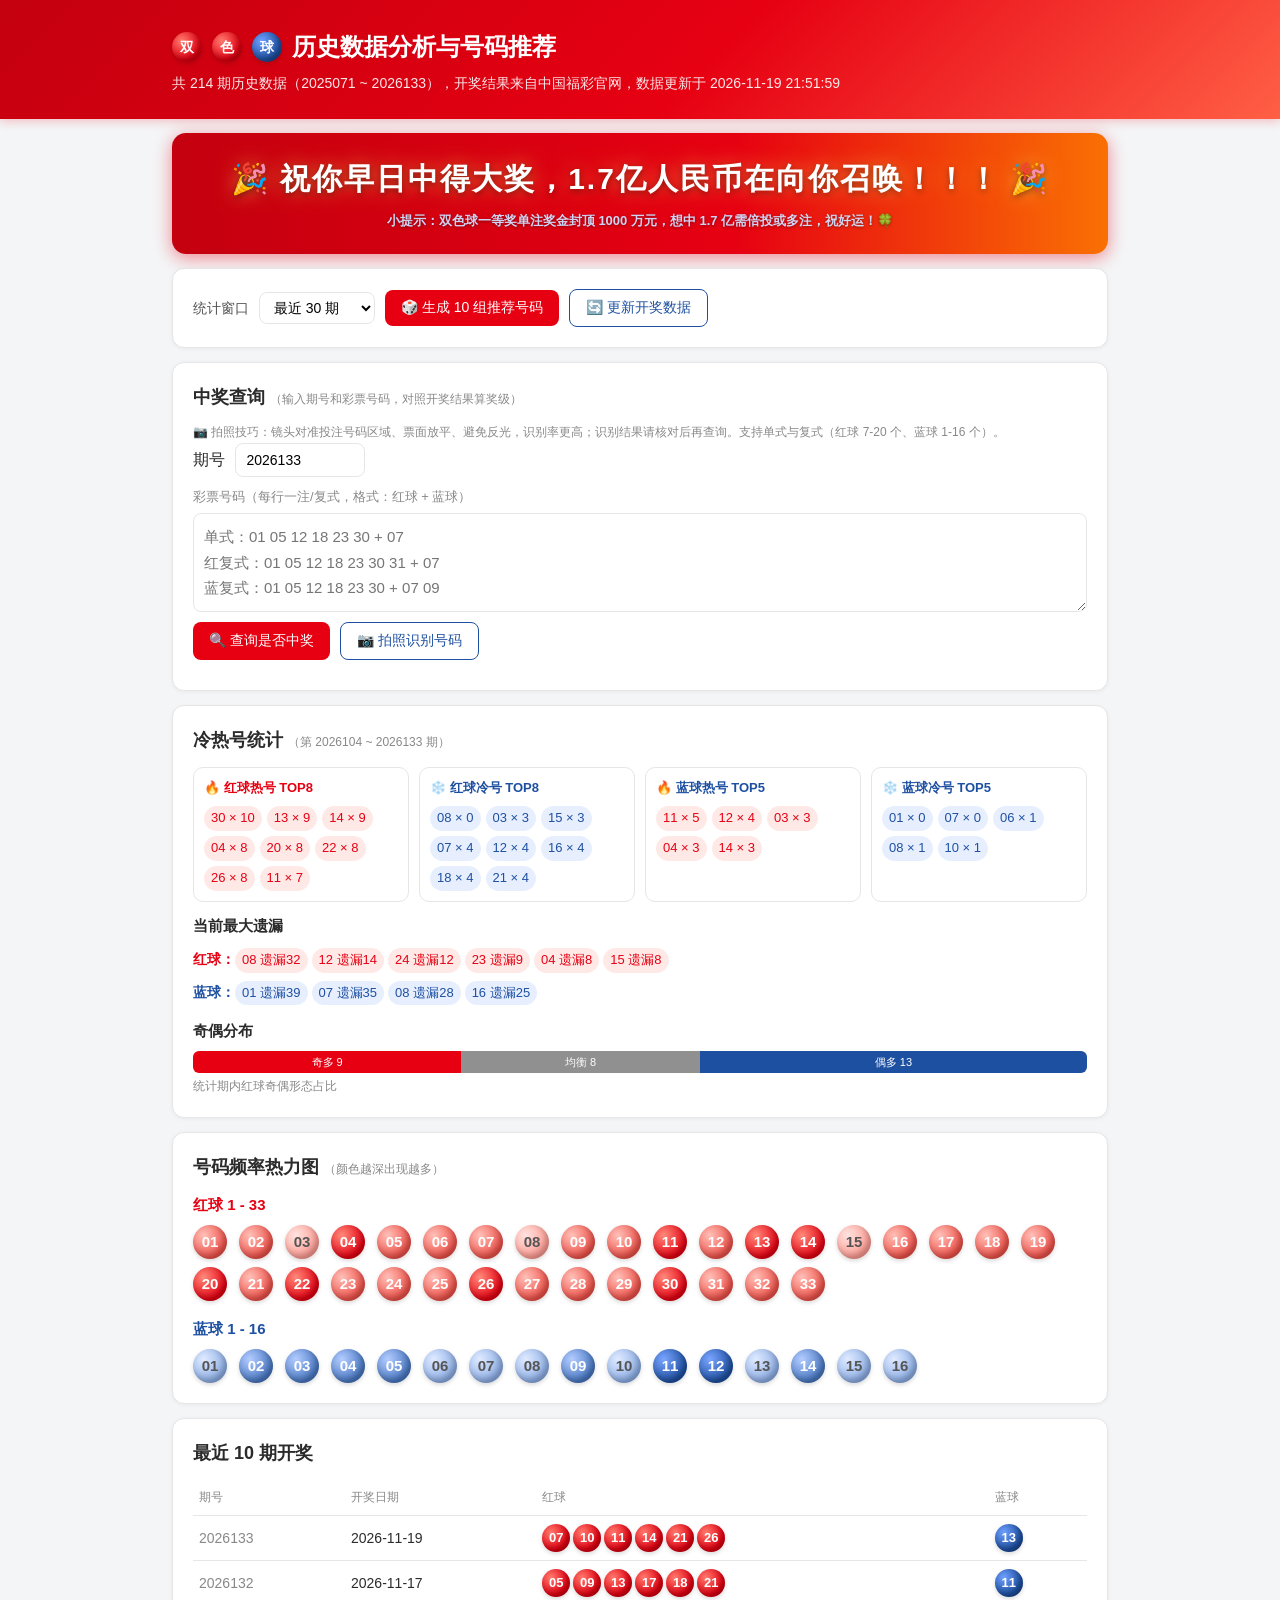
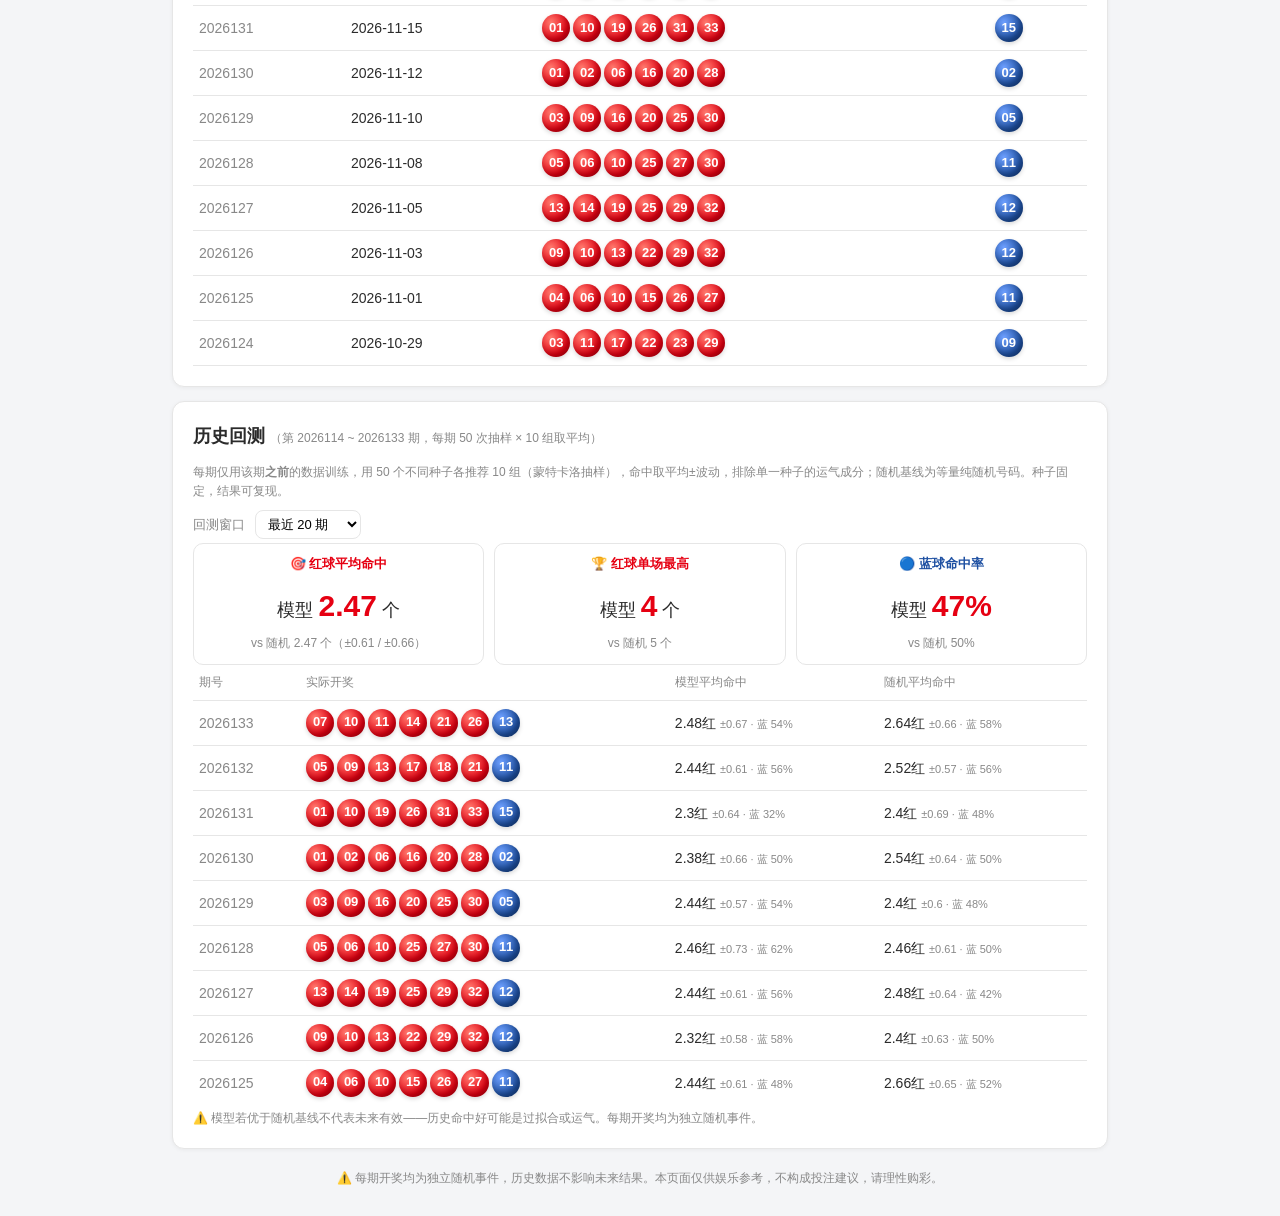
==== commit f14130fa: "feat: 中奖查询与 OCR 识别支持复式投注 - ssq.py: 新增 validate_compound / expand_compound / parse_ticket_line，CLI --" ====
--- a/static/index.html
+++ b/static/index.html
@@ -49,13 +49,13 @@
     <!-- 中奖查询 -->
     <section class="panel">
       <h2>中奖查询 <small>（输入期号和彩票号码，对照开奖结果算奖级）</small></h2>
-      <p class="legend">📷 拍照技巧：镜头对准投注号码区域、票面放平、避免反光，识别率更高；识别结果请核对后再查询。</p>
+      <p class="legend">📷 拍照技巧：镜头对准投注号码区域、票面放平、避免反光，识别率更高；识别结果请核对后再查询。支持单式与复式（红球 7-20 个、蓝球 1-16 个）。</p>
       <div class="check-form">
         <label class="ck-issue">期号
           <input id="ckIssue" type="text" inputmode="numeric" placeholder="如 2026132">
         </label>
-        <label class="ck-bets-label">彩票号码（每行一注，格式：6 个红球 + 蓝球）
-          <textarea id="ckBets" rows="3" placeholder="01 05 12 18 23 30 + 07"></textarea>
+        <label class="ck-bets-label">彩票号码（每行一注/复式，格式：红球 + 蓝球）
+          <textarea id="ckBets" rows="3" placeholder="单式：01 05 12 18 23 30 + 07&#10;红复式：01 05 12 18 23 30 31 + 07&#10;蓝复式：01 05 12 18 23 30 + 07 09"></textarea>
         </label>
         <div class="ck-actions">
           <button id="btnCheck" class="btn primary">🔍 查询是否中奖</button>
--- a/static/style.css
+++ b/static/style.css
@@ -254,6 +254,18 @@
   box-shadow: 0 0 8px rgba(255, 184, 0, .5);
 }
 .prize.none { background: #eee; color: #999; font-weight: 400; }
+.ck-bet.compound {
+  flex-direction: column; align-items: stretch; gap: 6px;
+  padding: 8px 10px; background: #fffbf2;
+}
+.ck-compound-header {
+  display: flex; align-items: center; gap: 10px; flex-wrap: wrap;
+  font-size: 13px; font-weight: 600; color: #5c4b24;
+}
+.ck-compound-header .prize { margin-left: auto; }
+.ck-singles { width: 100%; }
+.ck-singles .ck-bet { background: #fff; margin-top: 4px; padding: 6px 8px; }
+.ck-note { font-size: 12px; color: var(--muted); padding: 4px 0; }
 .ck-raw { margin-top: 8px; font-size: 12px; color: var(--muted); }
 .ck-raw pre {
   margin-top: 6px; padding: 8px 10px; max-height: 140px; overflow: auto;
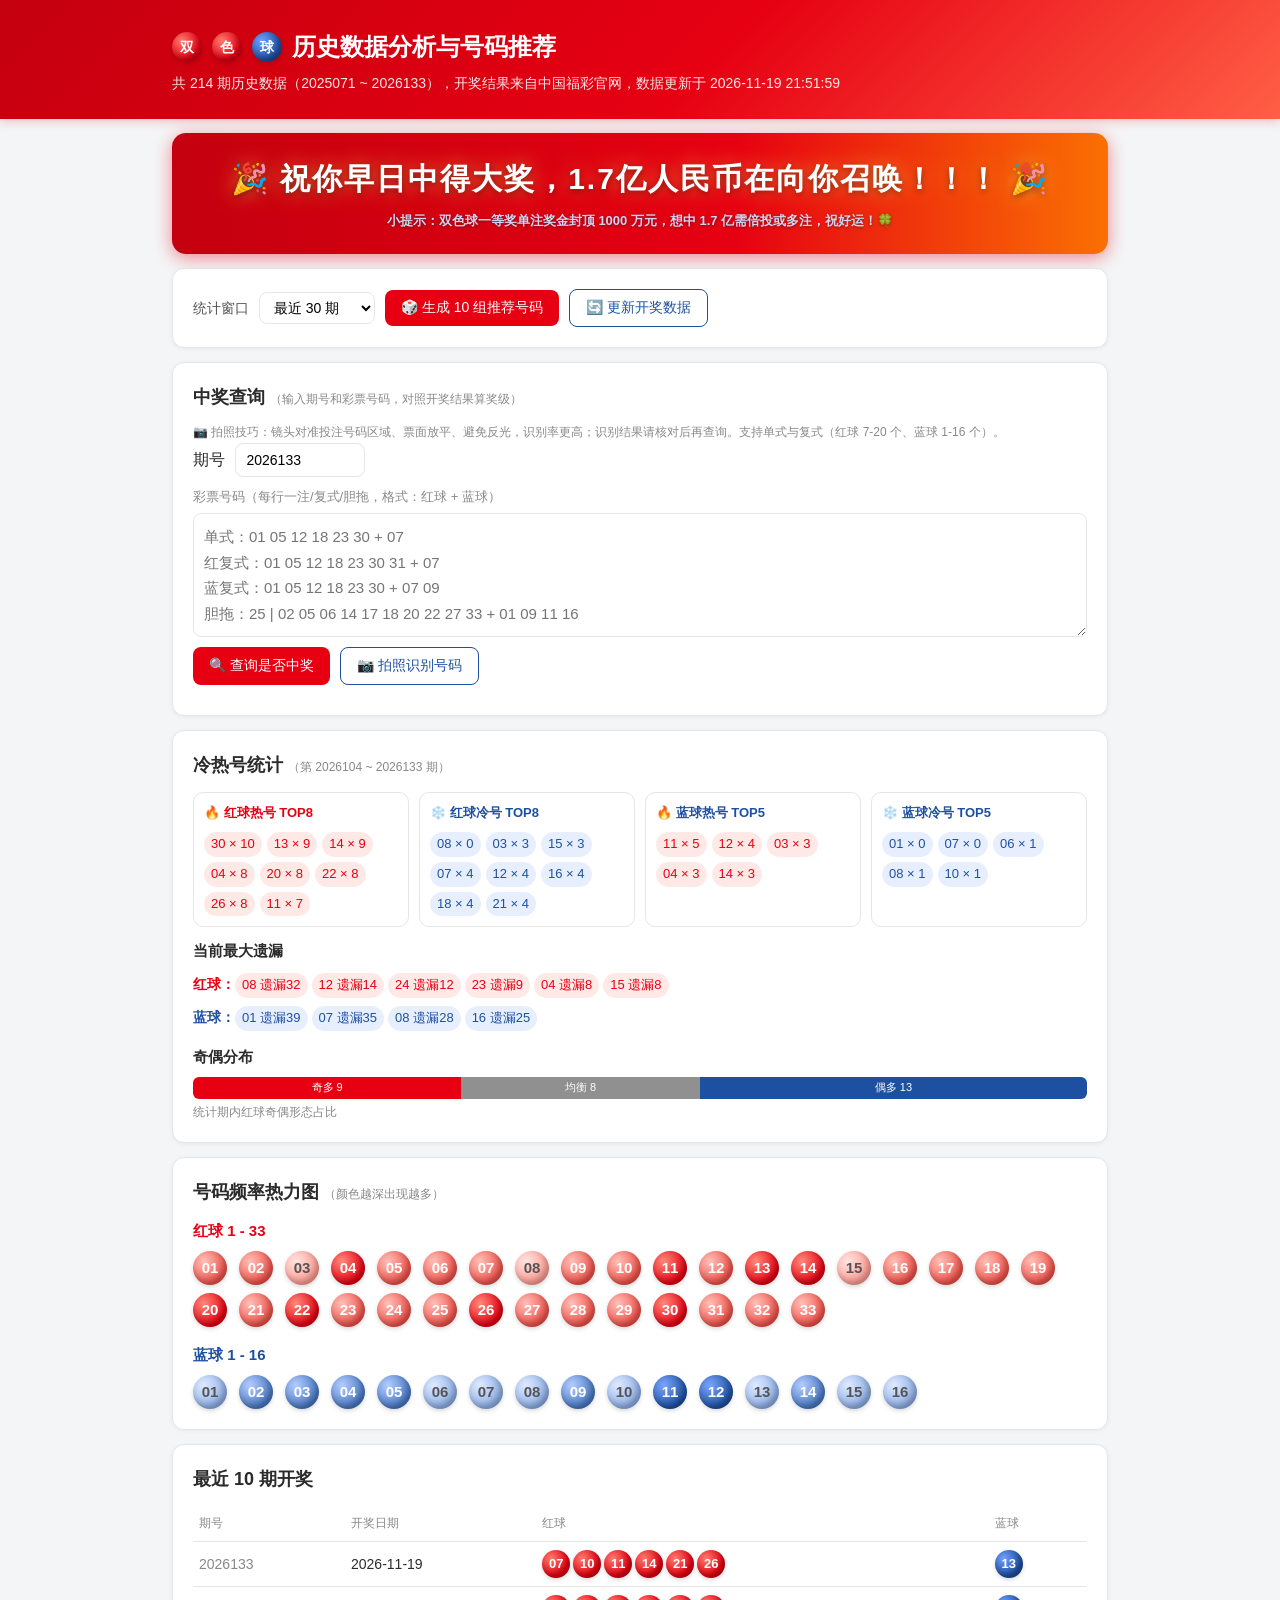
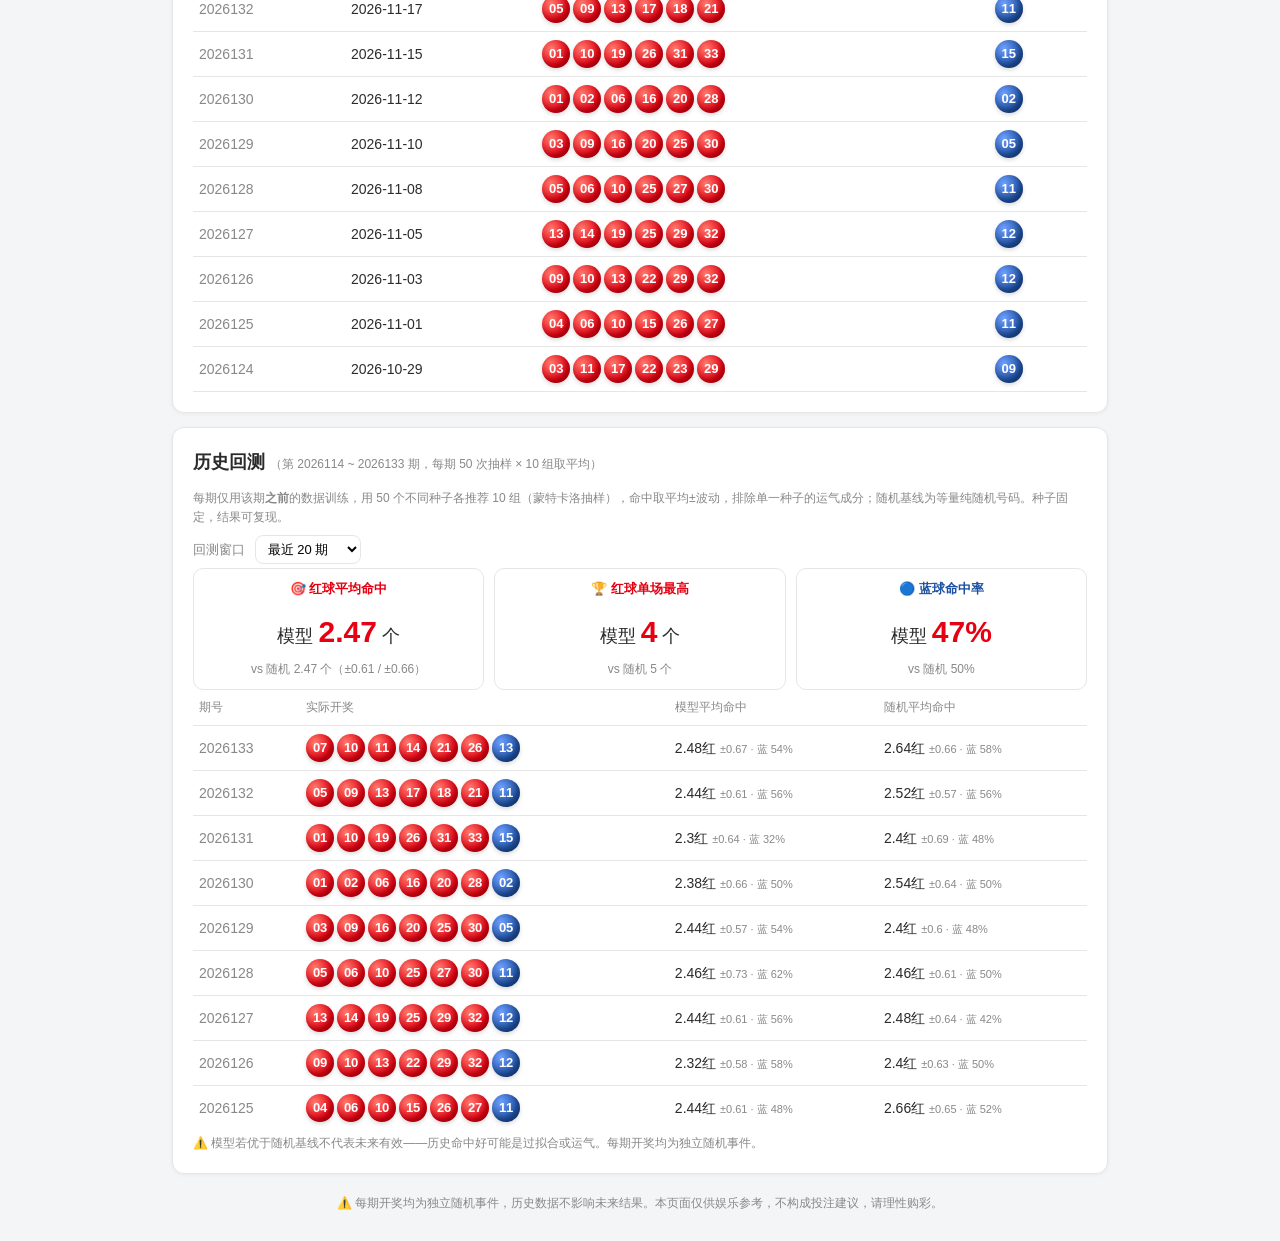
==== commit 49c1bb59: "feat: 中奖查询与 OCR 支持双色球胆拖投注，修复倍数[1倍]干扰识别" ====
--- a/static/index.html
+++ b/static/index.html
@@ -54,8 +54,8 @@
         <label class="ck-issue">期号
           <input id="ckIssue" type="text" inputmode="numeric" placeholder="如 2026132">
         </label>
-        <label class="ck-bets-label">彩票号码（每行一注/复式，格式：红球 + 蓝球）
-          <textarea id="ckBets" rows="3" placeholder="单式：01 05 12 18 23 30 + 07&#10;红复式：01 05 12 18 23 30 31 + 07&#10;蓝复式：01 05 12 18 23 30 + 07 09"></textarea>
+        <label class="ck-bets-label">彩票号码（每行一注/复式/胆拖，格式：红球 + 蓝球）
+          <textarea id="ckBets" rows="4" placeholder="单式：01 05 12 18 23 30 + 07&#10;红复式：01 05 12 18 23 30 31 + 07&#10;蓝复式：01 05 12 18 23 30 + 07 09&#10;胆拖：25 | 02 05 06 14 17 18 20 22 27 33 + 01 09 11 16"></textarea>
         </label>
         <div class="ck-actions">
           <button id="btnCheck" class="btn primary">🔍 查询是否中奖</button>
--- a/static/style.css
+++ b/static/style.css
@@ -258,10 +258,12 @@
   flex-direction: column; align-items: stretch; gap: 6px;
   padding: 8px 10px; background: #fffbf2;
 }
+.ck-bet.compound.dantuo { background: #f2f8ff; }
 .ck-compound-header {
   display: flex; align-items: center; gap: 10px; flex-wrap: wrap;
   font-size: 13px; font-weight: 600; color: #5c4b24;
 }
+.ck-bet.compound.dantuo .ck-compound-header { color: #243c5c; }
 .ck-compound-header .prize { margin-left: auto; }
 .ck-singles { width: 100%; }
 .ck-singles .ck-bet { background: #fff; margin-top: 4px; padding: 6px 8px; }
